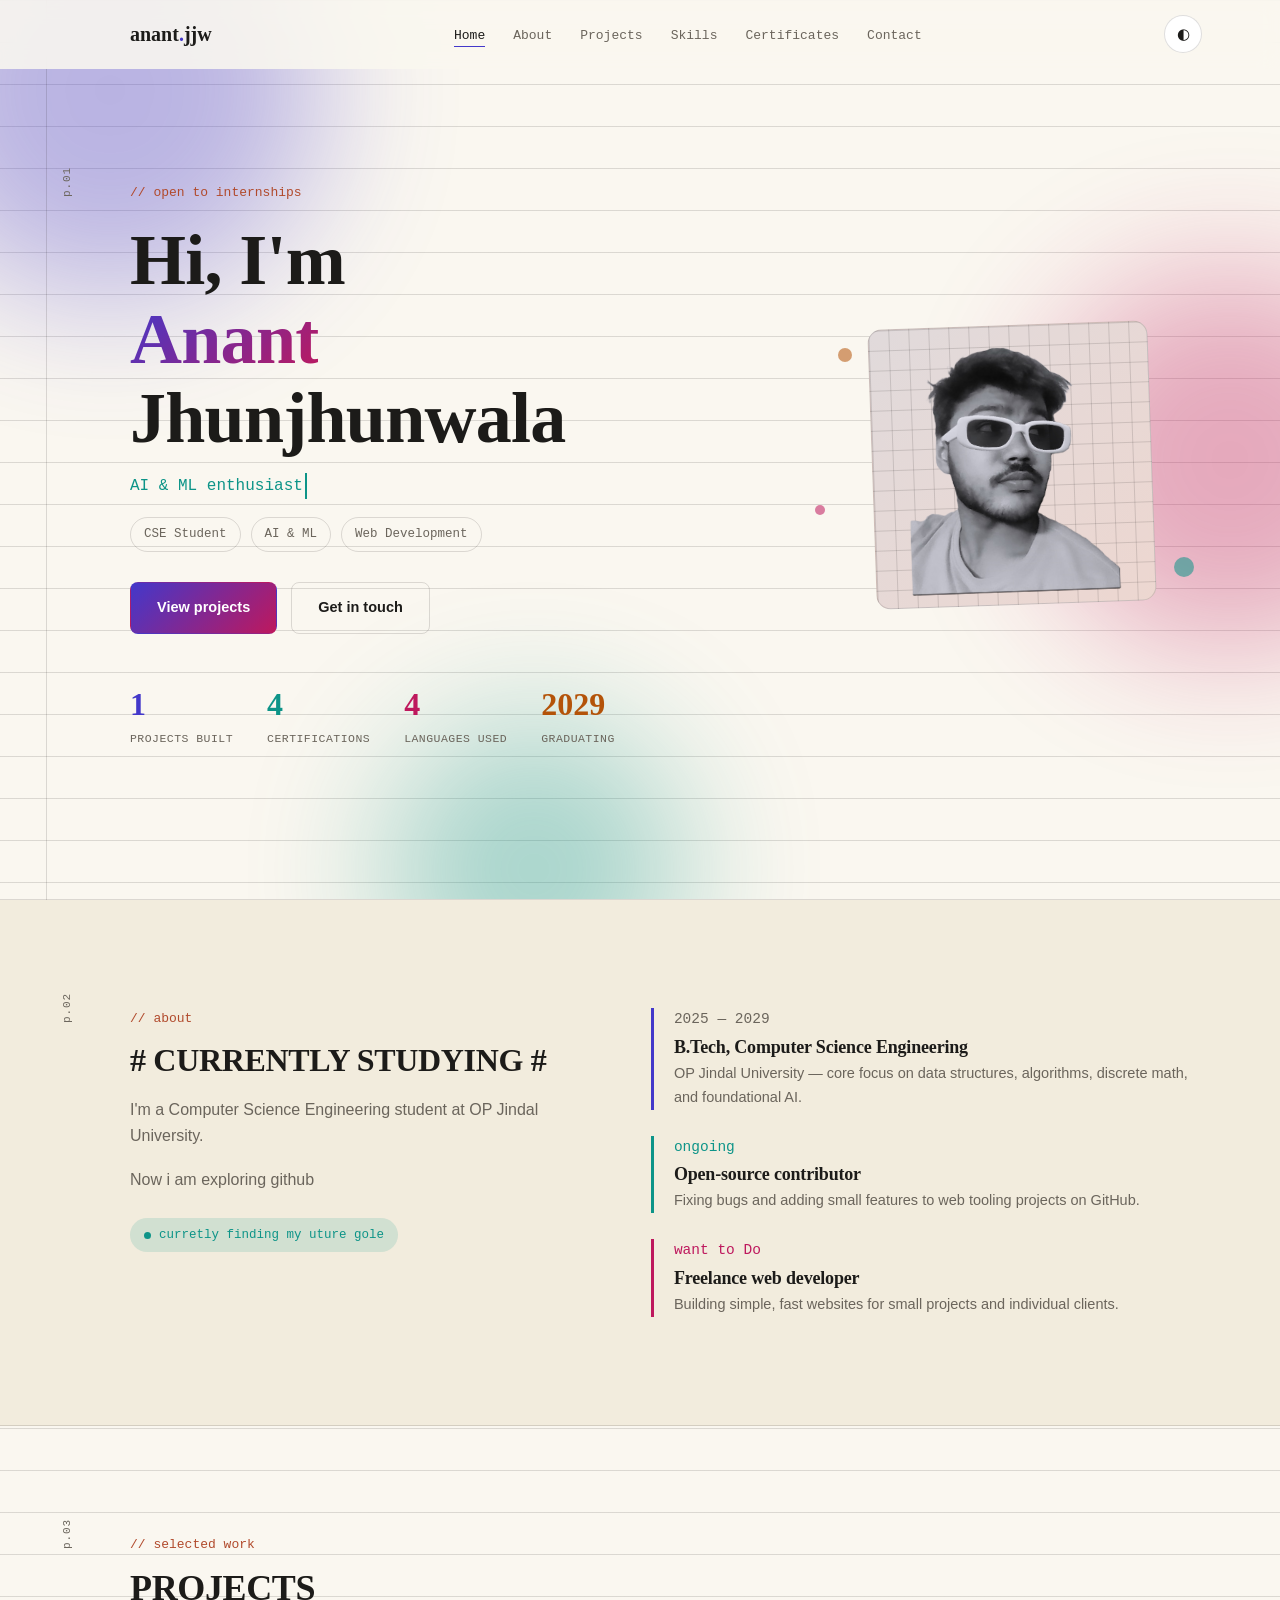
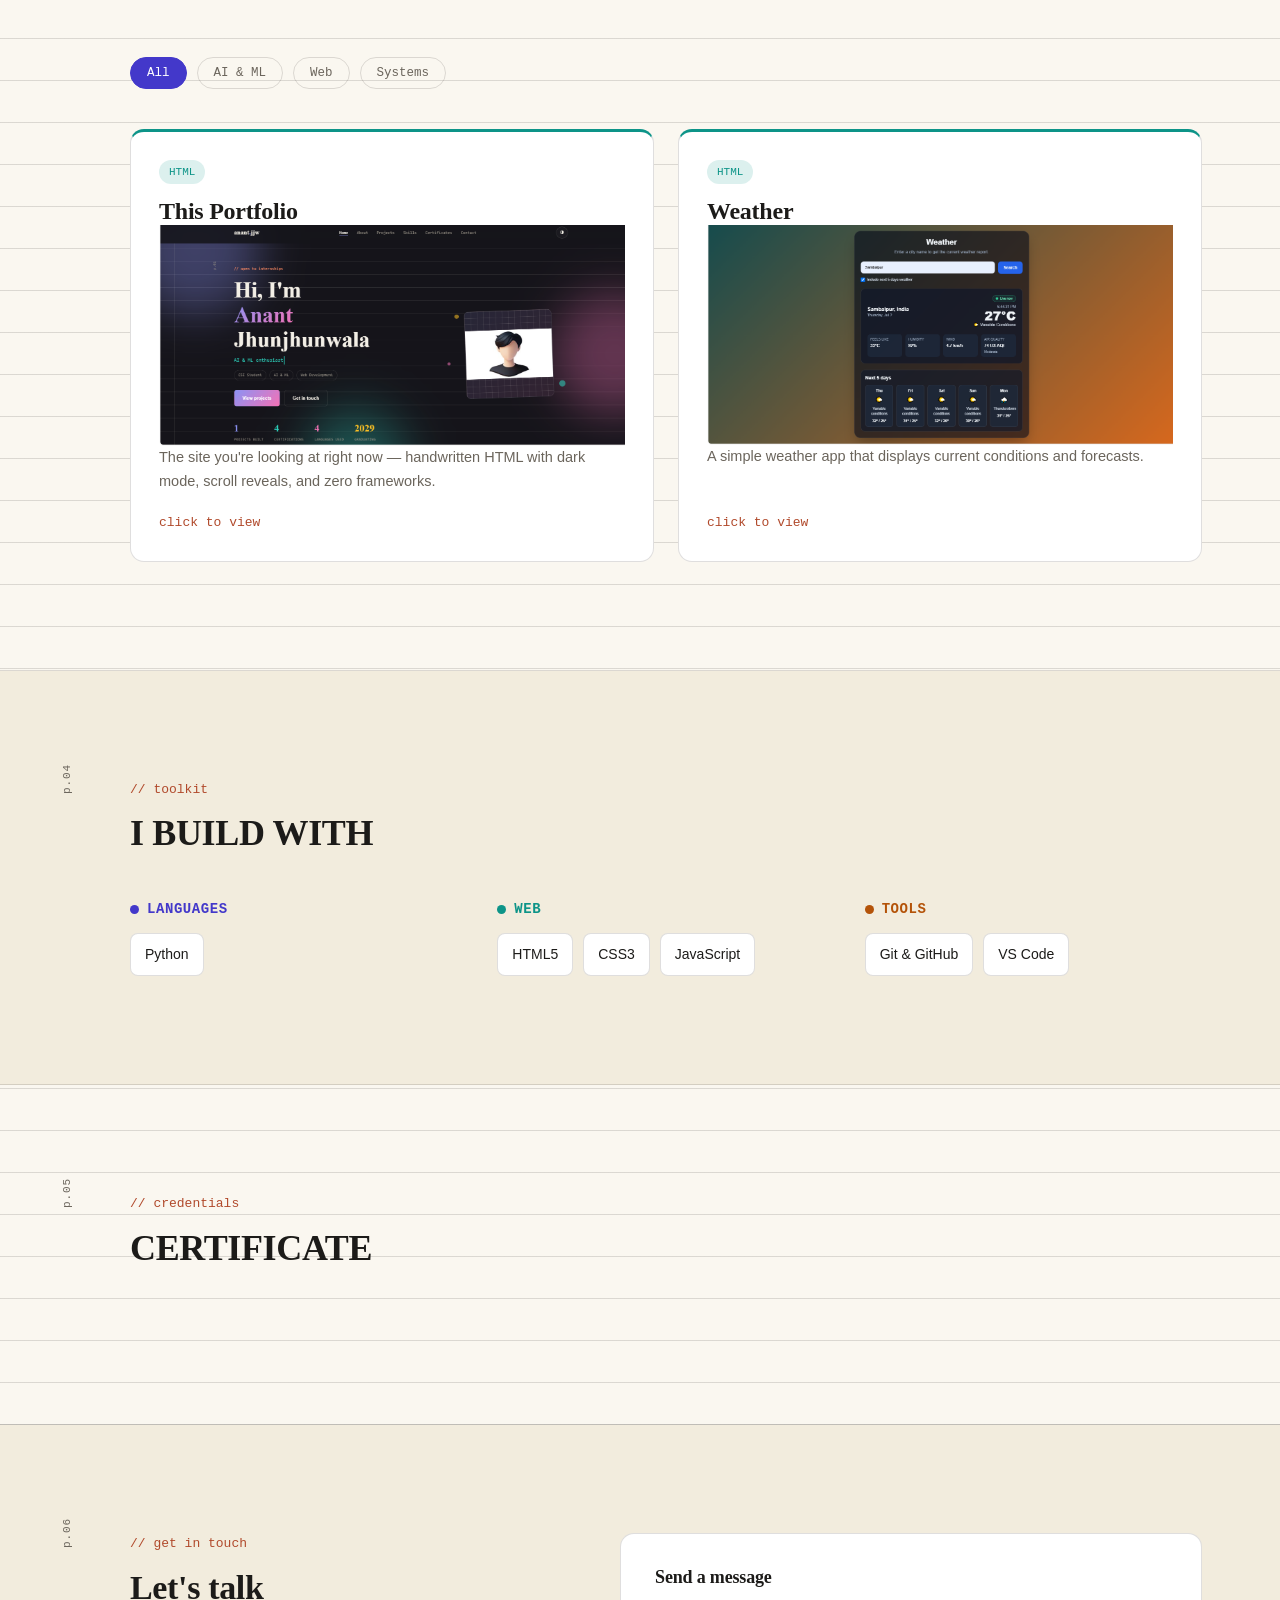
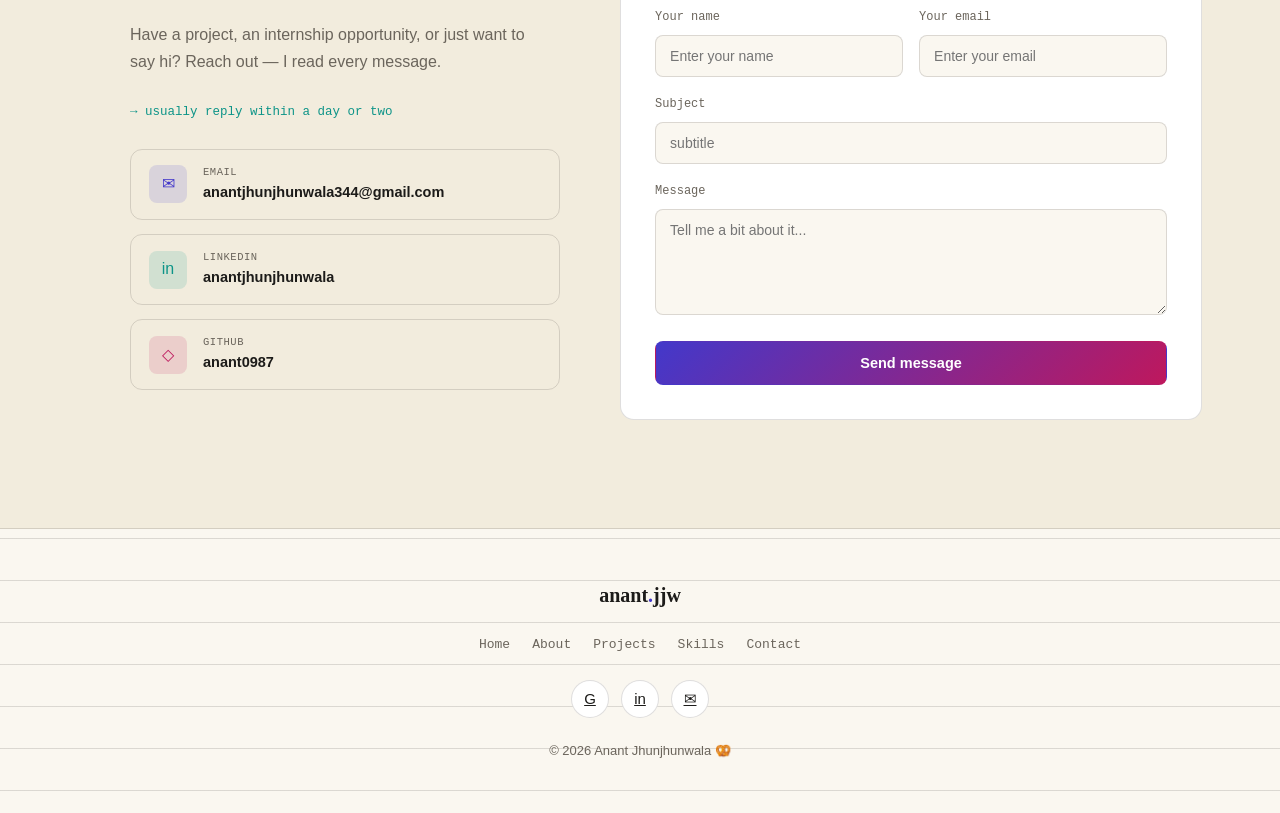
==== index.html @ da2e6b8c "capital heading" ====
<!DOCTYPE html>
<html lang="en">
<head>
<meta charset="UTF-8">
<meta name="viewport" content="width=device-width, initial-scale=1.0">
<title>Anant Jhunjhunwala — CSE Student</title>
<meta name="description" content="Portfolio of Anant Jhunjhunwala, a Computer Science Engineering student.">
<link rel="stylesheet" href="style.css">
</head>
<body>

<div id="scrollBar"></div>
<div class="margin-rule" aria-hidden="true"></div>
<div class="toast" id="toast"></div>

<nav class="dot-nav" id="dotNav">
  <a href="#home" data-id="home"><span>Home</span></a>
  <a href="#about" data-id="about"><span>About</span></a>
  <a href="#projects" data-id="projects"><span>Projects</span></a>
  <a href="#skills" data-id="skills"><span>Skills</span></a>
  <a href="#certificates" data-id="certificates"><span>Certificates</span></a>
  <a href="#contact" data-id="contact"><span>Contact</span></a>
</nav>

<header id="siteHeader">
  <div class="wrap">
    <nav>
      <a href="#home" class="logo">anant<span>.</span>jjw</a>
      <ul class="nav-links" id="navLinks">
        <li><a href="#home" class="active">Home</a></li>
        <li><a href="#about">About</a></li>
        <li><a href="#projects">Projects</a></li>
        <li><a href="#skills">Skills</a></li>
        <li><a href="#certificates">Certificates</a></li>
        <li><a href="#contact">Contact</a></li>
      </ul>
      <div class="nav-right">
        <button class="icon-btn" id="themeToggle" title="Toggle dark mode" aria-label="Toggle dark mode">◐</button>
        <button class="icon-btn menu-toggle" id="menuToggle" title="Menu" aria-label="Open menu">☰</button>
      </div>
    </nav>
  </div>
</header>

<section class="hero" id="home">
  <div class="hero-blob blob-a"></div>
  <div class="hero-blob blob-b"></div>
  <div class="hero-blob blob-c"></div>
  <div class="wrap">
    <span class="page-num mono">p.01</span>
    <div class="hero-grid">
      <div class="reveal in">
        <span class="eyebrow mono">// open to internships</span>
        <h1>Hi, I'm<br><em>Anant</em> Jhunjhunwala</h1>
        <span class="typewriter mono" id="typewriter"></span>
        <div class="tag-row">
          <span class="tag">CSE Student</span>
          <span class="tag">AI &amp; ML</span>
          <span class="tag">Web Development</span>
        </div>
        <div class="btn-row">
          <a href="#projects" class="btn btn-primary">View projects</a>
          <a href="#contact" class="btn btn-ghost">Get in touch</a>
        </div>
        <div class="stats-strip">
          <div class="stat"><div class="num" data-count="1">0</div><div class="label">Projects built</div></div>
          <div class="stat"><div class="num c2" data-count="4">0</div><div class="label">Certifications</div></div>
          <div class="stat"><div class="num c3" data-count="4">0</div><div class="label">Languages used</div></div>
          <div class="stat"><div class="num c4" data-count="2029">0</div><div class="label">Graduating</div></div>
        </div>
      </div>
      <div class="avatar-wrap reveal in">
        <div class="dot-deco dd1"></div>
        <div class="dot-deco dd2"></div>
        <div class="dot-deco dd3"></div>
        <div class="avatar"><img src="myphoto.png" alt="Anant Jhunjhunwala"></div>
      </div>
    </div>
  </div>
</section>

<section id="about">
  <div class="wrap">
    <span class="page-num mono">p.02</span>
    <div class="about-grid">
      <div class="about-text reveal">
        <span class="eyebrow mono">// about</span>
        <h2 style="font-size:32px; margin-bottom:18px;"># CURRENTLY STUDYING #</h2>
        <p>I'm a Computer Science Engineering student at OP Jindal University.</p>
        <p>Now i am exploring github</p>
        <span class="now-badge">curretly finding my uture gole</span>
      </div>
      <div class="entry-list reveal">
        <div class="entry">
          <p class="entry-period mono">2025 — 2029</p>
          <h4>B.Tech, Computer Science Engineering</h4>
          <p>OP Jindal University — core focus on data structures, algorithms, discrete math, and foundational AI.</p>
        </div>
        <div class="entry">
          <p class="entry-period mono">ongoing</p>
          <h4>Open-source contributor</h4>
          <p>Fixing bugs and adding small features to web tooling projects on GitHub.</p>
        </div>
        <div class="entry">
          <p class="entry-period mono">want to Do</p>
          <h4>Freelance web developer</h4>
          <p>Building simple, fast websites for small projects and individual clients.</p>
        </div>
      </div>
    </div>
  </div>
</section>

<section id="projects">
  <div class="wrap">
    <span class="page-num mono">p.03</span>
    <div class="section-head reveal">
      <span class="eyebrow mono">// selected work</span>
      <h2>PROJECTS</h2>
    </div>

    <div class="filter-row reveal">
      <button class="filter-btn active" data-filter="all">All</button>
      <button class="filter-btn" data-filter="ai">AI &amp; ML</button>
      <button class="filter-btn" data-filter="web">Web</button>
      <button class="filter-btn" data-filter="systems">Systems</button>
    </div>

    <div class="project-grid" id="projectGrid">

      <div class="card reveal tilt" data-category="web">
        <div class="card-tags"><span class="card-tag">HTML</span></div>
        <h2>This Portfolio</h2>
        <img src="preview.png" alt="Portfolio screenshot" class="card-img">
        <p>The site you're looking at right now — handwritten HTML with dark mode, scroll reveals, and zero frameworks.</p>
        <a href="https://anant0987.github.io/portfolio/ " target="_blank" class="card-link">click to view </a>
      </div>
      <div class="card reveal tilt" data-category="web">
        <div class="card-tags"><span class="card-tag">HTML</span></div>
        <h2>Weather</h2>
        <img src="Weather.png" alt="Weather app screenshot" class="card-img">
        <p>A simple weather app that displays current conditions and forecasts.</p>
        <a href="https://anant0987.github.io/weather/ " target="_blank" class="card-link">click to view</a>
      </div>

    </div>
  </div>
</section>

<section id="skills">
  <div class="wrap">
    <span class="page-num mono">p.04</span>
    <div class="section-head reveal">
      <span class="eyebrow mono">// toolkit</span>
      <h2>I BUILD WITH</h2>
    </div>

    <div class="skills-grid reveal">
      <div class="skill-group c1">
        <h4>Languages</h4>
        <div class="pill-list">
          <span class="pill" data-tip="Daily driver">Python</span>
        </div>
      </div>
      <div class="skill-group c2">
        <h4>Web</h4>
        <div class="pill-list">
          <span class="pill" data-tip="Semantic markup">HTML5</span>
          <span class="pill" data-tip="Styling &amp; layout">CSS3</span>
          <span class="pill" data-tip="Dynamic behavior">JavaScript</span>
        </div>
      </div>
      <div class="skill-group c4">
        <h4>Tools</h4>
        <div class="pill-list">
          <span class="pill" data-tip="Branching, PRs, merges">Git &amp; GitHub</span>
          <span class="pill" data-tip="Where the code happens">VS Code</span>
        </div>
      </div>
    </div>
  </div>
</section>

<section id="certificates">
  <div class="wrap">
    <span class="page-num mono">p.05</span>
    <div class="section-head reveal">
      <span class="eyebrow mono">// credentials</span>
      <h2>CERTIFICATE </h2>
    </div>
  </div>
</section>

<section id="contact">
  <div class="wrap">
    <span class="page-num mono">p.06</span>
    <div class="contact-grid">
      <div class="reveal">
        <span class="eyebrow mono">// get in touch</span>
        <h2>Let's talk</h2>
        <p>Have a project, an internship opportunity, or just want to say hi? Reach out — I read every message.</p>
        <span class="reply-note">→ usually reply within a day or two</span>
        <div class="contact-list">
          <a href="mailto:anantjhunjhunwala344@gmail.com" class="contact-pill">
            <div class="pill-icon">✉</div>
            <div class="pill-text"><p>Email</p><p>anantjhunjhunwala344@gmail.com</p></div>
          </a>
          <a href="https://linkedin.com/in/anantjhunjhunwala" target="_blank" class="contact-pill">
            <div class="pill-icon">in</div>
            <div class="pill-text"><p>LinkedIn</p><p>anantjhunjhunwala</p></div>
          </a>
          <a href="https://github.com/anant0987" target="_blank" class="contact-pill">
            <div class="pill-icon">◇</div>
            <div class="pill-text"><p>GitHub</p><p>anant0987</p></div>
          </a>
        </div>
      </div>

      <div class="form-card reveal">
        <h4 style="margin-bottom:20px; font-size:18px;">Send a message</h4>
        <form action="https://formspree.io/f/mvzjbgaj" method="POST">
          <div class="form-row">
            <div class="field"><label for="fName">Your name</label><input id="fName" name="name" required placeholder="Enter your name"></div>
            <div class="field"><label for="fEmail">Your email</label><input id="fEmail" name="email" type="email" required placeholder="Enter your email"></div>
          </div>
          <div class="field"><label for="fSubject">Subject</label><input id="fSubject" name="subject" required placeholder="subtitle"></div>
          <div class="field"><label for="fBody">Message</label><textarea id="fBody" name="message" rows="5" required placeholder="Tell me a bit about it..."></textarea></div>
          <button type="submit" class="btn btn-primary" style="width:100%; justify-content:center;">Send message</button>
        </form>
      </div>
    </div>
  </div>
</section>

<footer>
  <div class="wrap" style="padding-left:28px;">
    <a href="#home" class="logo">anant<span>.</span>jjw</a>
    <ul class="footer-links">
      <li><a href="#home">Home</a></li>
      <li><a href="#about">About</a></li>
      <li><a href="#projects">Projects</a></li>
      <li><a href="#skills">Skills</a></li>
      <li><a href="#contact">Contact</a></li>
    </ul>
    <div class="footer-socials">
      <a href="https://github.com/anant0987" target="_blank" class="icon-btn" title="GitHub">G</a>
      <a href="https://linkedin.com/in/anantjhunjhunwala" target="_blank" class="icon-btn" title="LinkedIn">in</a>
      <a href="mailto:anantjhunjhunwala344@gmail.com" class="icon-btn" title="Email">✉</a>
    </div>
    <p class="footer-note">© 2026 Anant Jhunjhunwala 🥨</p>
  </div>
</footer>

<button id="backToTop" aria-label="Back to top">⬆</button>

<script src="script.js"></script>
</body>
</html>
---- style.css ----
:root{
  --bg: #FAF7F0;
  --bg-alt: #F2ECDD;
  --ink: #1C1B19;
  --ink-soft: #6B655C;
  --accent: #4338CA;
  --accent-soft: color-mix(in srgb, var(--accent) 14%, transparent);
  --accent-2: #0D9488;
  --accent-2-soft: color-mix(in srgb, var(--accent-2) 14%, transparent);
  --accent-3: #BE185D;
  --accent-3-soft: color-mix(in srgb, var(--accent-3) 14%, transparent);
  --accent-4: #B45309;
  --accent-4-soft: color-mix(in srgb, var(--accent-4) 14%, transparent);
  --mark: #B14A2C;
  --line: rgba(28,27,25,0.14);
  --card: #FFFFFF;
  --radius: 14px;
  --maxw: 1180px;
}

[data-theme="dark"]{
  --bg: #15141A;
  --bg-alt: #1C1A22;
  --ink: #F3EFE6;
  --ink-soft: #9C968A;
  --accent: #8C93F5;
  --accent-2: #2DD4BF;
  --accent-3: #F472B6;
  --accent-4: #FBBF24;
  --mark: #FF8A63;
  --line: rgba(243,239,230,0.14);
  --card: #1B1A20;
}

*{ margin:0; padding:0; box-sizing:border-box; }
html{ scroll-behavior:smooth; }

body{
  background:
    linear-gradient(var(--line) 1px, transparent 1px) 0 0 / 100% 42px,
    var(--bg);
  color:var(--ink);
  font-family:'IBM Plex Sans', sans-serif;
  line-height:1.65;
  transition:background-color .35s, color .35s;
  overflow-x:hidden;
}

::selection{ background:var(--accent); color:#fff; }

h1,h2,h3,h4{ font-family:'Fraunces', serif; font-weight:600; letter-spacing:-0.01em; line-height:1.1; }
.mono{ font-family:'IBM Plex Mono', monospace; }
a{ color:inherit; }
img{ max-width:100%; display:block; }

.wrap{ max-width:var(--maxw); margin:0 auto; padding:0 28px 0 80px; position:relative; }

#scrollBar{
  position:fixed; top:0; left:0; height:3px; width:0%;
  background:linear-gradient(90deg, var(--accent-3), var(--accent), var(--accent-2));
  z-index:1200;
  transition:width .1s linear;
}

.margin-rule{ position:fixed; top:0; bottom:0; left:46px; width:1px; background:var(--line); z-index:5; pointer-events:none; }
.page-num{ position:absolute; left:8px; transform:translateY(-50%) rotate(180deg); writing-mode:vertical-rl; font-size:11px; letter-spacing:0.08em; color:var(--ink-soft); }

.dot-nav{ position:fixed; right:26px; top:50%; transform:translateY(-50%); display:flex; flex-direction:column; gap:16px; z-index:900; }
.dot-nav a{ width:9px; height:9px; border-radius:50%; background:var(--line); position:relative; transition:background .25s, transform .25s; display:block; }
.dot-nav a:hover, .dot-nav a.active{ background:var(--accent); transform:scale(1.3); }
.dot-nav a span{ position:absolute; right:20px; top:50%; transform:translateY(-50%); font-family:'IBM Plex Mono', monospace; font-size:11px; background:var(--ink); color:var(--bg); padding:4px 9px; border-radius:5px; white-space:nowrap; opacity:0; pointer-events:none; transition:opacity .2s; }
.dot-nav a:hover span{ opacity:1; }

@media (max-width:1100px){ .dot-nav{ display:none; } }
@media (max-width:860px){ 
  .margin-rule{ display:none; } 
  .wrap{ padding:0 22px; } 
  header .wrap{ padding:0 16px; }
  nav{ height:auto; }
}
@media (max-width:480px){
  header .wrap{ padding:0 12px; }
  .logo{ font-size:16px; }
  nav{ gap:8px; }
  .nav-right{ gap:8px; }
  .icon-btn{ width:34px; height:34px; font-size:13px; }
}

section:nth-of-type(even){ background:var(--bg-alt); }

header{ position:fixed; top:0; left:0; right:0; z-index:1000; background:color-mix(in srgb, var(--bg) 88%, transparent); backdrop-filter:blur(10px); border-bottom:1px solid transparent; transition:border-color .3s, background .3s; }
header.scrolled{ border-color:var(--line); }
nav{ display:flex; align-items:center; justify-content:space-between; height:68px; }
.logo{ font-family:'Fraunces', serif; font-weight:600; font-size:20px; text-decoration:none; color:var(--ink); white-space:nowrap; }
.logo span{ color:var(--accent); }
.nav-links{ display:flex; gap:28px; list-style:none; }
.nav-links a{ font-family:'IBM Plex Mono', monospace; font-size:13px; text-decoration:none; color:var(--ink-soft); position:relative; padding:4px 0; transition:color .2s; }
.nav-links a::after{ content:''; position:absolute; left:0; bottom:0; width:0; height:1px; background:var(--accent); transition:width .25s; }
.nav-links a:hover, .nav-links a.active{ color:var(--ink); }
.nav-links a:hover::after, .nav-links a.active::after{ width:100%; }
.nav-right{ display:flex; align-items:center; gap:14px; }
.icon-btn{ width:38px; height:38px; border-radius:50%; border:1px solid var(--line); background:var(--card); color:var(--ink); display:flex; align-items:center; justify-content:center; cursor:pointer; font-size:15px; transition:transform .2s, border-color .2s; }
.icon-btn:hover{ border-color:var(--accent); transform:translateY(-2px); }
.menu-toggle{ display:none; z-index:1001; }

@media (max-width:860px){
  .nav-links{ display:none; position:fixed; top:68px; left:0; right:0; flex-direction:column; background:var(--bg); border-bottom:1px solid var(--line); padding:18px 22px; gap:18px; z-index:999; width:100%; max-height:calc(100vh - 68px); overflow-y:auto; }
  .nav-links.open{ display:flex; }
  .menu-toggle{ display:flex; }
  .nav-links a{ font-size:14px; padding:8px 0; }
}

.btn{ display:inline-flex; align-items:center; gap:8px; padding:13px 26px; border-radius:8px; font-weight:600; font-size:14.5px; text-decoration:none; cursor:pointer; border:1px solid transparent; transition:transform .2s, box-shadow .2s, background .2s; }
.btn-primary{ background:linear-gradient(135deg, var(--accent), var(--accent-3)); color:#fff; }
.btn-primary:hover{ transform:translateY(-2px); box-shadow:0 10px 24px var(--accent-soft); }
.btn-ghost{ border-color:var(--line); color:var(--ink); background:transparent; }
.btn-ghost:hover{ border-color:var(--accent); transform:translateY(-2px); }

.eyebrow{ font-family:'IBM Plex Mono', monospace; font-size:13px; color:var(--mark); margin-bottom:14px; display:block; }
section{ padding:108px 0; border-bottom:1px solid var(--line); position:relative; overflow:hidden; }
.section-head{ max-width:560px; margin-bottom:48px; }
.section-head h2{ font-size:36px; }

.hero{ min-height:100vh; display:flex; align-items:center; padding-top:140px; border-bottom:1px solid var(--line); }
.hero-blob{ position:absolute; border-radius:50%; filter:blur(70px); opacity:.35; z-index:0; animation:drift 18s ease-in-out infinite; }
.blob-a{ width:420px; height:420px; background:var(--accent); top:-120px; left:-100px; }
.blob-b{ width:380px; height:380px; background:var(--accent-3); top:30%; right:-140px; animation-delay:-6s; }
.blob-c{ width:300px; height:300px; background:var(--accent-2); bottom:-120px; left:30%; animation-delay:-11s; }
@keyframes drift{ 0%,100%{ transform:translate(0,0) scale(1); } 50%{ transform:translate(30px,-20px) scale(1.08); } }

.hero-grid{ display:grid; grid-template-columns:1.25fr 0.75fr; gap:60px; align-items:center; position:relative; z-index:2; }
.hero h1{ font-size:clamp(44px, 6vw, 72px); margin:18px 0 14px; }
.hero h1 em{ font-style:normal; background:linear-gradient(135deg, var(--accent), var(--accent-3)); -webkit-background-clip:text; -webkit-text-fill-color:transparent; }
.typewriter{ font-family:'IBM Plex Mono', monospace; font-size:16px; color:var(--accent-2); margin-bottom:18px; min-height:22px; display:block; }
.typewriter .cursor{ display:inline-block; width:2px; background:var(--accent-2); margin-left:2px; animation:blink 1s step-end infinite; }
@keyframes blink{ 50%{ opacity:0; } }
.hero-sub{ font-size:18px; color:var(--ink-soft); max-width:480px; margin-bottom:28px; }
.tag-row{ display:flex; gap:10px; flex-wrap:wrap; margin-bottom:30px; }
.tag{ font-family:'IBM Plex Mono', monospace; font-size:12.5px; border:1px solid var(--line); padding:6px 13px; border-radius:30px; color:var(--ink-soft); }
.btn-row{ display:flex; gap:14px; flex-wrap:wrap; margin-bottom:44px; }

.stats-strip{ display:flex; gap:34px; flex-wrap:wrap; }
.stat .num{ font-family:'Fraunces', serif; font-size:32px; font-weight:700; color:var(--accent); }
.stat .num.c2{ color:var(--accent-2); }
.stat .num.c3{ color:var(--accent-3); }
.stat .num.c4{ color:var(--accent-4); }
.stat .label{ font-family:'IBM Plex Mono', monospace; font-size:11.5px; color:var(--ink-soft); text-transform:uppercase; letter-spacing:.04em; }

.avatar-wrap{ display:flex; justify-content:center; position:relative; z-index:2; }
.avatar{
  width:280px; height:280px; border-radius:14px; border:1px solid var(--line);
  background:
    linear-gradient(var(--line) 1px, transparent 1px) 0 0/ 100% 20px,
    linear-gradient(90deg, var(--line) 1px, transparent 1px) 0 0/ 20px 100%,
    linear-gradient(135deg, color-mix(in srgb, var(--accent) 10%, var(--bg-alt)), color-mix(in srgb, var(--accent-3) 10%, var(--bg-alt)));
  display:flex; align-items:center; justify-content:center;
  transform:rotate(-2deg); transition:transform .3s ease;
}
.avatar:hover{ transform:rotate(0deg) translateY(-4px); }
.avatar span{ font-family:'Fraunces', serif; font-size:84px; font-weight:600; background:linear-gradient(135deg, var(--accent), var(--accent-3)); -webkit-background-clip:text; -webkit-text-fill-color:transparent; }
.dot-deco{ position:absolute; border-radius:50%; opacity:.55; animation:floatY 5s ease-in-out infinite; }
.dd1{ width:14px; height:14px; background:var(--accent-4); top:8%; left:4%; }
.dd2{ width:20px; height:20px; background:var(--accent-2); bottom:10%; right:2%; animation-delay:-2s; }
.dd3{ width:10px; height:10px; background:var(--accent-3); top:64%; left:-2%; animation-delay:-1s; }
@keyframes floatY{ 0%,100%{ transform:translateY(0); } 50%{ transform:translateY(-12px); } }

@media (max-width:980px){
  .hero-grid{ grid-template-columns:1fr; text-align:center; }
  .hero-sub{ margin-left:auto; margin-right:auto; }
  .tag-row, .btn-row, .stats-strip{ justify-content:center; }
  .avatar-wrap{ order:-1; margin-bottom:10px; }
}

.about-grid{ display:grid; grid-template-columns:0.9fr 1.1fr; gap:70px; position:relative; z-index:2; }
.about-text p{ color:var(--ink-soft); margin-bottom:18px; max-width:480px; }
.now-badge{ display:inline-flex; align-items:center; gap:8px; font-family:'IBM Plex Mono', monospace; font-size:12.5px; color:var(--accent-2); background:var(--accent-2-soft); padding:7px 14px; border-radius:30px; margin-top:6px; }
.now-badge::before{ content:''; width:7px; height:7px; border-radius:50%; background:var(--accent-2); animation:pulseDot 1.6s infinite; }
@keyframes pulseDot{ 0%,100%{ opacity:1; transform:scale(1); } 50%{ opacity:.4; transform:scale(1.3); } }

.entry-list{ display:flex; flex-direction:column; gap:26px; }
.entry{ border-left:3px solid var(--accent); padding-left:20px; }
.entry:nth-child(2){ border-left-color:var(--accent-2); }
.entry:nth-child(3){ border-left-color:var(--accent-3); }
.entry-period{ font-family:'IBM Plex Mono', monospace; font-size:12.5px; color:var(--accent); margin-bottom:6px; }
.entry:nth-child(2) .entry-period{ color:var(--accent-2); }
.entry:nth-child(3) .entry-period{ color:var(--accent-3); }
.entry h4{ font-size:18px; margin-bottom:4px; }
.entry p{ color:var(--ink-soft); font-size:14.5px; }
@media (max-width:860px){ .about-grid{ grid-template-columns:1fr; gap:46px; } }

.filter-row{ display:flex; gap:10px; flex-wrap:wrap; margin-bottom:40px; position:relative; z-index:2; }
.filter-btn{ font-family:'IBM Plex Mono', monospace; font-size:12.5px; border:1px solid var(--line); background:transparent; color:var(--ink-soft); padding:8px 16px; border-radius:30px; cursor:pointer; transition:all .2s; }
.filter-btn:hover, .filter-btn.active{ background:var(--accent); border-color:var(--accent); color:#fff; }

.project-grid{ display:grid; grid-template-columns:repeat(auto-fit, minmax(300px,1fr)); gap:24px; position:relative; z-index:2; }
.card{ background:var(--card); border:1px solid var(--line); border-top:3px solid var(--accent); border-radius:var(--radius); padding:28px; transition:transform .15s ease, border-color .25s, box-shadow .25s; display:flex; flex-direction:column; will-change:transform; }
.card[data-category="ai"]{ border-top-color:var(--accent-3); }
.card[data-category="web"]{ border-top-color:var(--accent-2); }
.card[data-category="systems"]{ border-top-color:var(--accent-4); }
.card:hover{ box-shadow:0 18px 36px rgba(0,0,0,0.10); }

.card-tags{ display:flex; gap:7px; flex-wrap:wrap; margin-bottom:14px; }
.card-tag{ font-family:'IBM Plex Mono', monospace; font-size:11px; background:var(--accent-soft); color:var(--accent); padding:3px 10px; border-radius:30px; }
.card[data-category="ai"] .card-tag{ background:var(--accent-3-soft); color:var(--accent-3); }
.card[data-category="web"] .card-tag{ background:var(--accent-2-soft); color:var(--accent-2); }
.card[data-category="systems"] .card-tag{ background:var(--accent-4-soft); color:var(--accent-4); }

.card h4{ font-size:19px; margin-bottom:10px; }
.card p{ color:var(--ink-soft); font-size:14.5px; flex:1; margin-bottom:18px; }
.card-link{ font-family:'IBM Plex Mono', monospace; font-size:13px; color:var(--mark); text-decoration:none; display:inline-flex; align-items:center; gap:6px; }
.card-link:hover{ color:var(--accent); }

.skills-intro{ max-width:560px; color:var(--ink-soft); margin-bottom:40px; position:relative; z-index:2; }
.skills-grid{ display:grid; grid-template-columns:repeat(auto-fit, minmax(240px,1fr)); gap:30px; position:relative; z-index:2; }
.skill-group h4{ font-size:14px; font-family:'IBM Plex Mono', monospace; margin-bottom:16px; text-transform:uppercase; letter-spacing:0.04em; display:flex; align-items:center; gap:8px; }
.skill-group h4::before{ content:''; width:9px; height:9px; border-radius:50%; }
.skill-group.c1 h4{ color:var(--accent); } .skill-group.c1 h4::before{ background:var(--accent); }
.skill-group.c2 h4{ color:var(--accent-2); } .skill-group.c2 h4::before{ background:var(--accent-2); }
.skill-group.c3 h4{ color:var(--accent-3); } .skill-group.c3 h4::before{ background:var(--accent-3); }
.skill-group.c4 h4{ color:var(--accent-4); } .skill-group.c4 h4::before{ background:var(--accent-4); }
.pill-list{ display:flex; flex-wrap:wrap; gap:10px; }
.pill{ position:relative; border:1px solid var(--line); border-radius:8px; padding:9px 14px; font-size:14px; background:var(--card); cursor:default; }
.pill::after{
  content:attr(data-tip); position:absolute; bottom:calc(100% + 8px); left:50%; transform:translateX(-50%) translateY(4px);
  background:var(--ink); color:var(--bg); font-family:'IBM Plex Mono', monospace; font-size:11px; padding:6px 10px; border-radius:6px;
  white-space:nowrap; opacity:0; pointer-events:none; transition:opacity .2s, transform .2s; z-index:5;
}
.pill:hover::after{ opacity:1; transform:translateX(-50%) translateY(0); }

.cert-grid{ display:grid; grid-template-columns:repeat(auto-fit, minmax(260px,1fr)); gap:20px; position:relative; z-index:2; }
.cert-card{ display:flex; gap:16px; align-items:flex-start; border-top:3px solid var(--accent); }
.cert-card:nth-child(2){ border-top-color:var(--accent-2); }
.cert-card:nth-child(3){ border-top-color:var(--accent-3); }
.cert-card:nth-child(4){ border-top-color:var(--accent-4); }
.cert-mark{ font-family:'Fraunces', serif; font-size:26px; color:var(--accent); flex-shrink:0; }
.cert-card:nth-child(2) .cert-mark{ color:var(--accent-2); }
.cert-card:nth-child(3) .cert-mark{ color:var(--accent-3); }
.cert-card:nth-child(4) .cert-mark{ color:var(--accent-4); }
.cert-card h4{ font-size:16px; margin-bottom:4px; }
.cert-card .issuer{ font-family:'IBM Plex Mono', monospace; font-size:11.5px; color:var(--ink-soft); margin-bottom:6px; }
.cert-card .desc{ font-size:13px; color:var(--ink-soft); }

.contact-grid{ display:grid; grid-template-columns:0.85fr 1.15fr; gap:60px; position:relative; z-index:2; }
.contact-grid h2{ font-size:34px; margin-bottom:16px; }
.contact-grid > div > p{ color:var(--ink-soft); margin-bottom:22px; max-width:420px; }
.reply-note{ font-family:'IBM Plex Mono', monospace; font-size:12.5px; color:var(--accent-2); margin-bottom:26px; display:inline-block; }

.contact-list{ display:flex; flex-direction:column; gap:14px; }
.contact-pill{ display:flex; align-items:center; gap:16px; border:1px solid var(--line); border-radius:12px; padding:14px 18px; text-decoration:none; color:inherit; transition:border-color .2s, transform .2s; }
.contact-pill:hover{ border-color:var(--accent); transform:translateX(4px); }
.pill-icon{ width:38px; height:38px; border-radius:8px; background:var(--accent-soft); color:var(--accent); display:flex; align-items:center; justify-content:center; flex-shrink:0; }
.contact-pill:nth-child(2) .pill-icon{ background:var(--accent-2-soft); color:var(--accent-2); }
.contact-pill:nth-child(3) .pill-icon{ background:var(--accent-3-soft); color:var(--accent-3); }
.pill-text p:first-child{ font-family:'IBM Plex Mono', monospace; font-size:10.5px; color:var(--ink-soft); text-transform:uppercase; letter-spacing:0.05em; }
.pill-text p:last-child{ font-size:14.5px; font-weight:600; }

.form-card{ background:var(--card); border:1px solid var(--line); border-radius:var(--radius); padding:34px; }
.form-row{ display:grid; grid-template-columns:1fr 1fr; gap:16px; }
.field{ margin-bottom:18px; }
.field label{ display:block; font-family:'IBM Plex Mono', monospace; font-size:12px; color:var(--ink-soft); margin-bottom:7px; }
.field input, .field textarea{ width:100%; background:var(--bg); border:1px solid var(--line); color:var(--ink); padding:12px 14px; border-radius:8px; font-family:'IBM Plex Sans', sans-serif; font-size:14px; }
.field input:focus, .field textarea:focus{ outline:none; border-color:var(--accent); box-shadow:0 0 0 3px var(--accent-soft); }
@media (max-width:900px){ .contact-grid{ grid-template-columns:1fr; } .form-row{ grid-template-columns:1fr; } }

footer{ padding:50px 0; text-align:center; position:relative; z-index:2; }
footer .logo{ display:inline-block; margin-bottom:18px; }
.footer-links{ display:flex; justify-content:center; gap:22px; list-style:none; margin-bottom:24px; flex-wrap:wrap; }
.footer-links a{ font-family:'IBM Plex Mono', monospace; font-size:13px; color:var(--ink-soft); text-decoration:none; }
.footer-links a:hover{ color:var(--accent); }
.footer-socials{ display:flex; justify-content:center; gap:12px; margin-bottom:22px; }
.footer-note{ font-size:13px; color:var(--ink-soft); }

#backToTop{
  position:fixed; bottom:26px; right:26px; width:44px; height:44px; border-radius:50%;
  background:var(--accent); color:#fff; border:none; cursor:pointer; font-size:16px;
  display:flex; align-items:center; justify-content:center; z-index:950;
  opacity:0; transform:translateY(12px); pointer-events:none;
  transition:opacity .25s, transform .25s, background .25s;
  box-shadow:0 10px 22px var(--accent-soft);
}
#backToTop.show{ opacity:1; transform:translateY(0); pointer-events:auto; }

.toast{ position:fixed; bottom:26px; left:50%; transform:translateX(-50%) translateY(120%); background:var(--ink); color:var(--bg); padding:13px 24px; border-radius:30px; font-size:13.5px; font-family:'IBM Plex Mono', monospace; z-index:1100; opacity:0; transition:transform .35s cubic-bezier(.2,.8,.2,1), opacity .35s; }
.toast.show{ transform:translateX(-50%) translateY(0); opacity:1; }

.reveal{ opacity:0; transform:translateY(18px); transition:opacity .6s ease, transform .6s ease; }
.reveal.in{ opacity:1; transform:translateY(0); }

@media (prefers-reduced-motion: reduce){ *{ transition:none !important; animation:none !important; } }
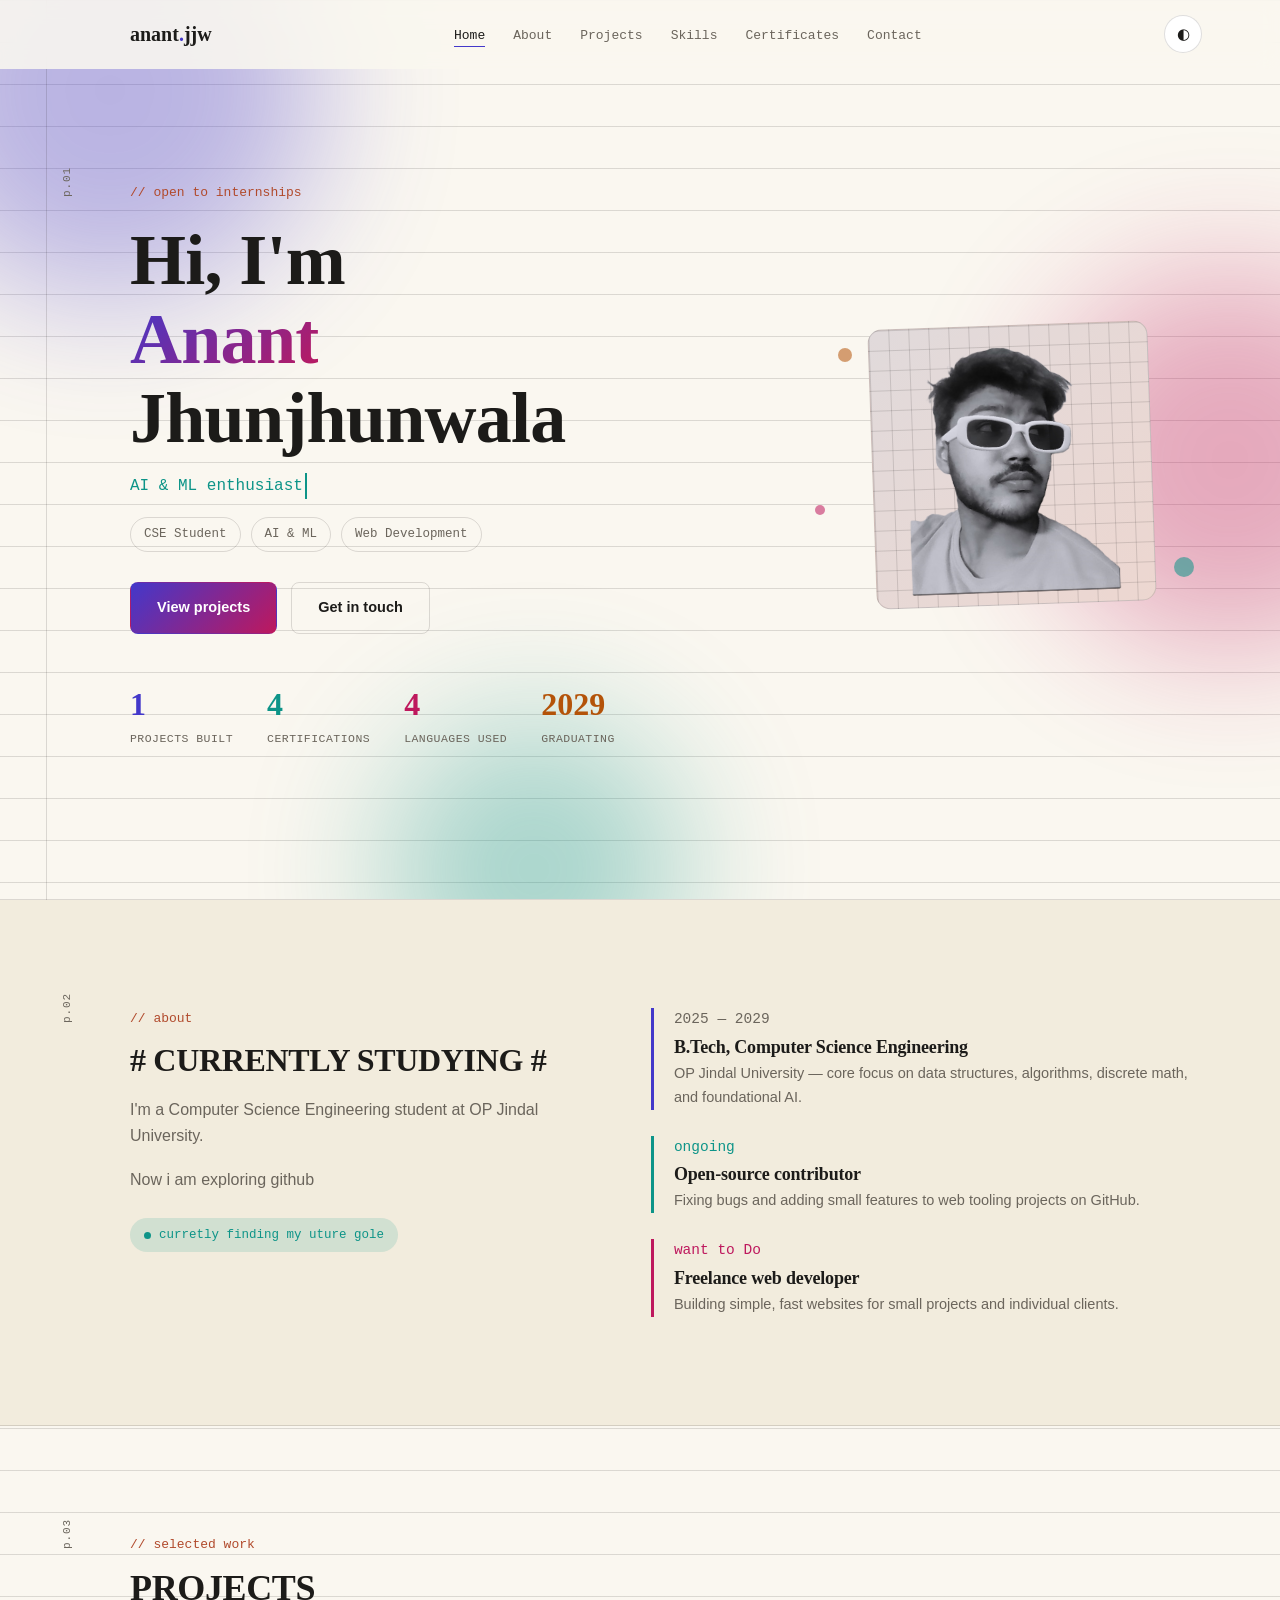
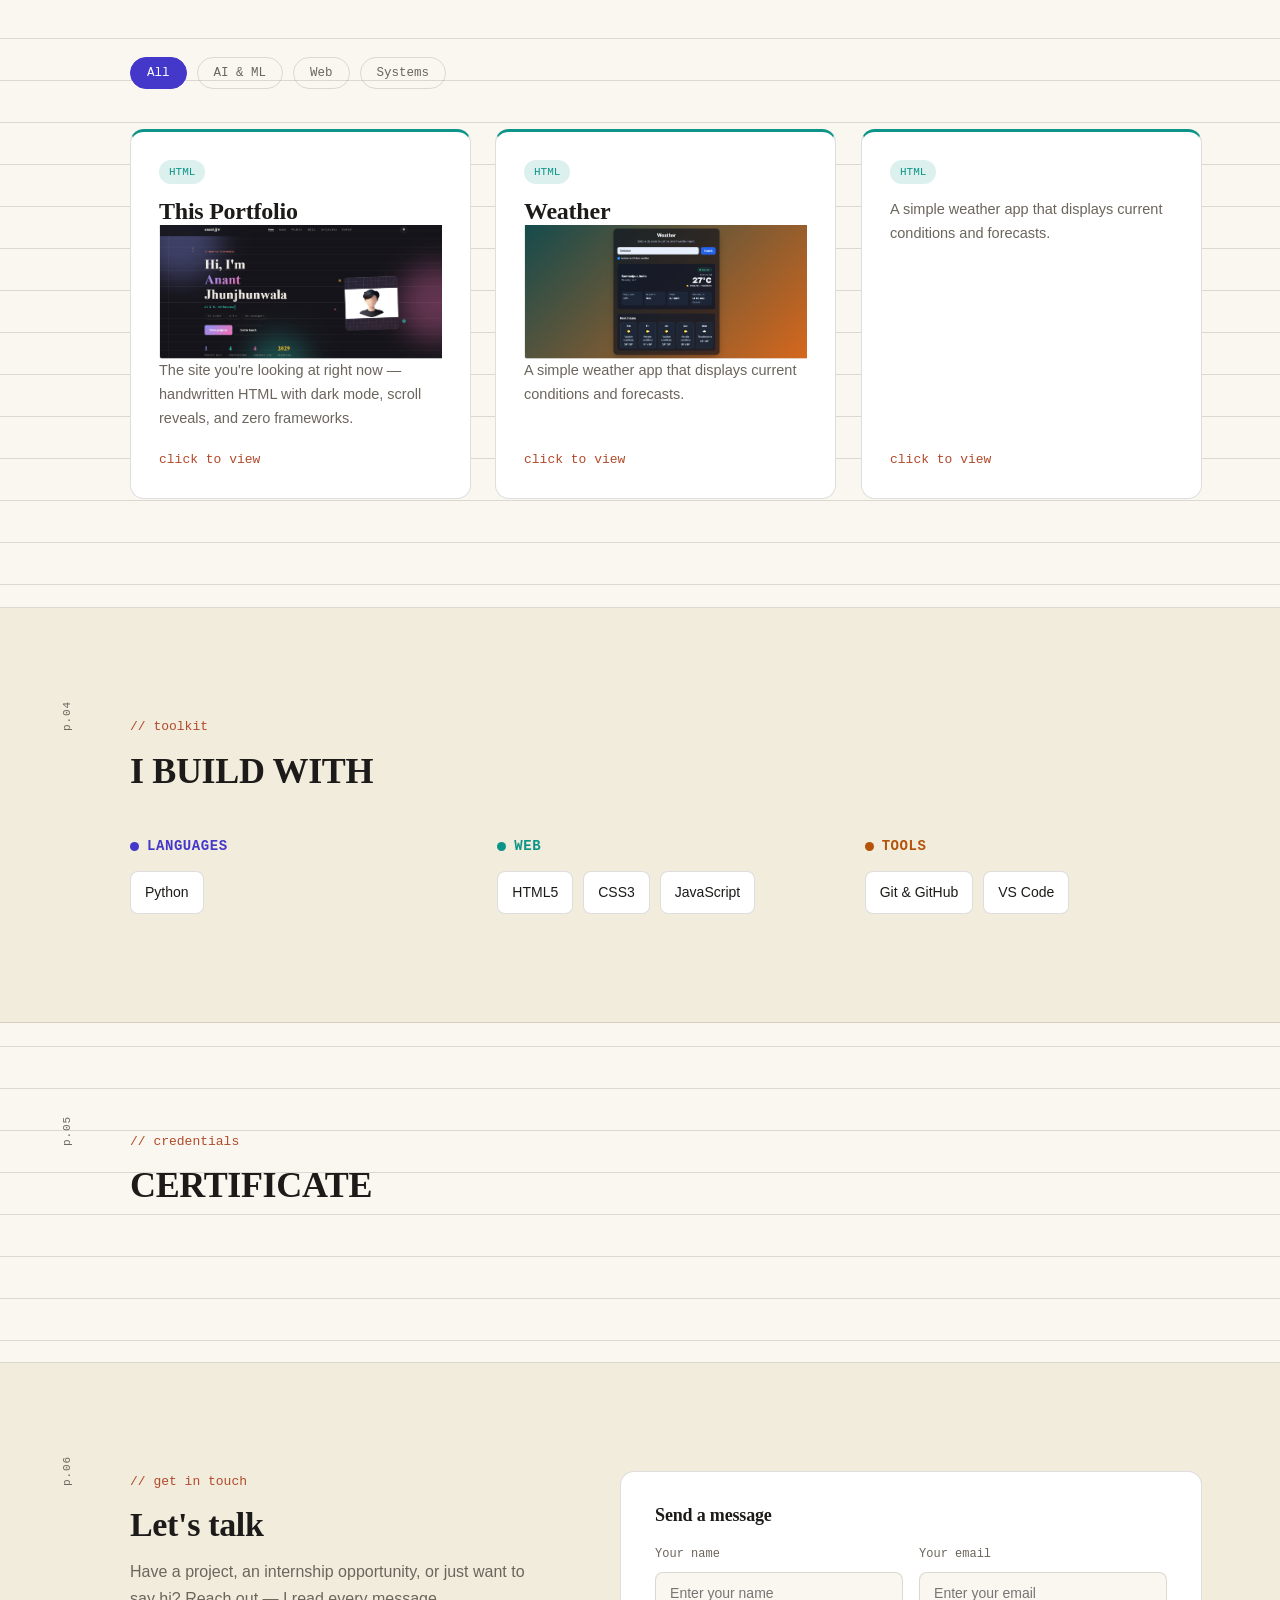
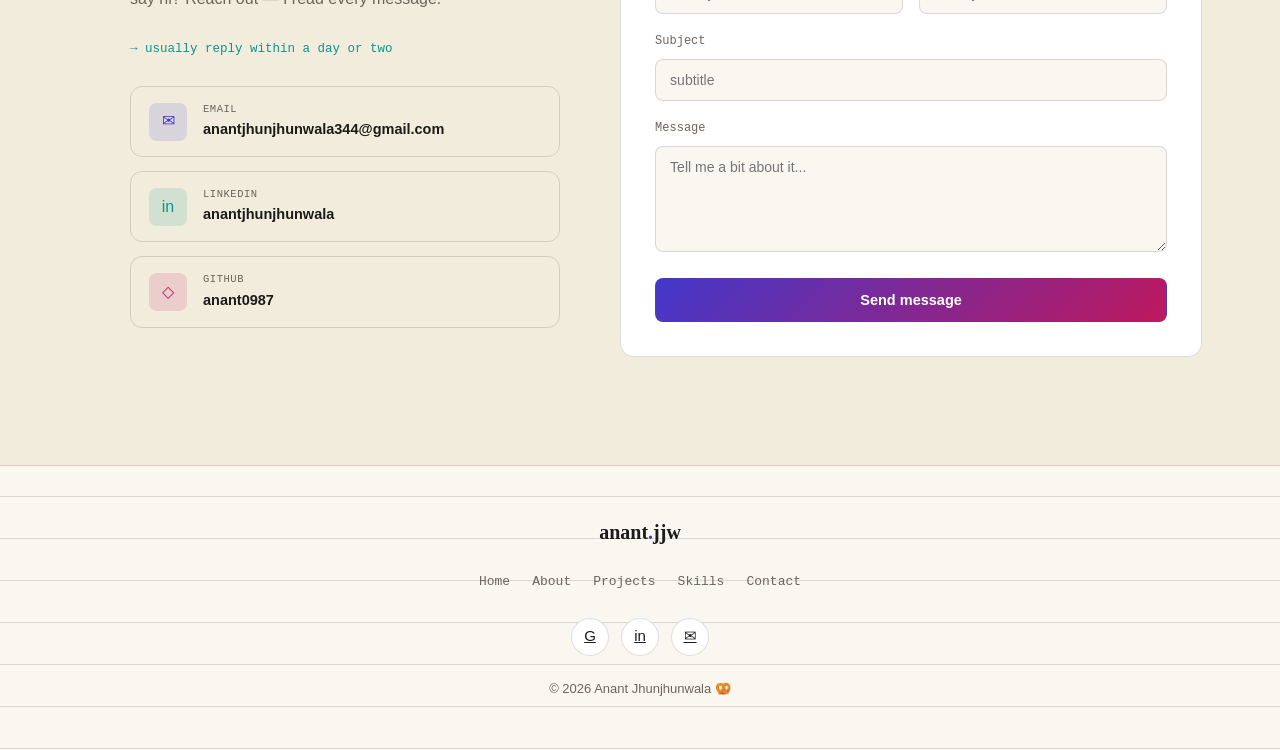
==== commit 09adc93f: "update" ====
--- a/index.html
+++ b/index.html
@@ -6,6 +6,7 @@
 <title>Anant Jhunjhunwala — CSE Student</title>
 <meta name="description" content="Portfolio of Anant Jhunjhunwala, a Computer Science Engineering student.">
 <link rel="stylesheet" href="style.css">
+<link rel="icon" href="image/favicon.png" type="image/png">
 </head>
 <body>
 
@@ -73,7 +74,7 @@
         <div class="dot-deco dd1"></div>
         <div class="dot-deco dd2"></div>
         <div class="dot-deco dd3"></div>
-        <div class="avatar"><img src="myphoto.png" alt="Anant Jhunjhunwala"></div>
+        <div class="avatar"><img src="image/myphoto.png" alt="Anant Jhunjhunwala"></div>
       </div>
     </div>
   </div>
@@ -131,16 +132,23 @@
       <div class="card reveal tilt" data-category="web">
         <div class="card-tags"><span class="card-tag">HTML</span></div>
         <h2>This Portfolio</h2>
-        <img src="preview.png" alt="Portfolio screenshot" class="card-img">
+        <img src="image/preview.png" alt="Portfolio screenshot" class="card-img">
         <p>The site you're looking at right now — handwritten HTML with dark mode, scroll reveals, and zero frameworks.</p>
         <a href="https://anant0987.github.io/portfolio/ " target="_blank" class="card-link">click to view </a>
       </div>
       <div class="card reveal tilt" data-category="web">
         <div class="card-tags"><span class="card-tag">HTML</span></div>
         <h2>Weather</h2>
-        <img src="Weather.png" alt="Weather app screenshot" class="card-img">
+        <img src="image/Weather.png" alt="Weather app screenshot" class="card-img">
         <p>A simple weather app that displays current conditions and forecasts.</p>
         <a href="https://anant0987.github.io/weather/ " target="_blank" class="card-link">click to view</a>
+      </div>
+      <div class="card reveal tilt" data-category="web">
+        <div class="card-tags"><span class="card-tag">HTML</span></div>
+        <h2></h2>
+        <img src="image/placeholder.png" alt="" class="card-img">
+        <p>A simple weather app that displays current conditions and forecasts.</p>
+        <a href="" " target="_blank" class="card-link">click to view</a>
       </div>
 
     </div>
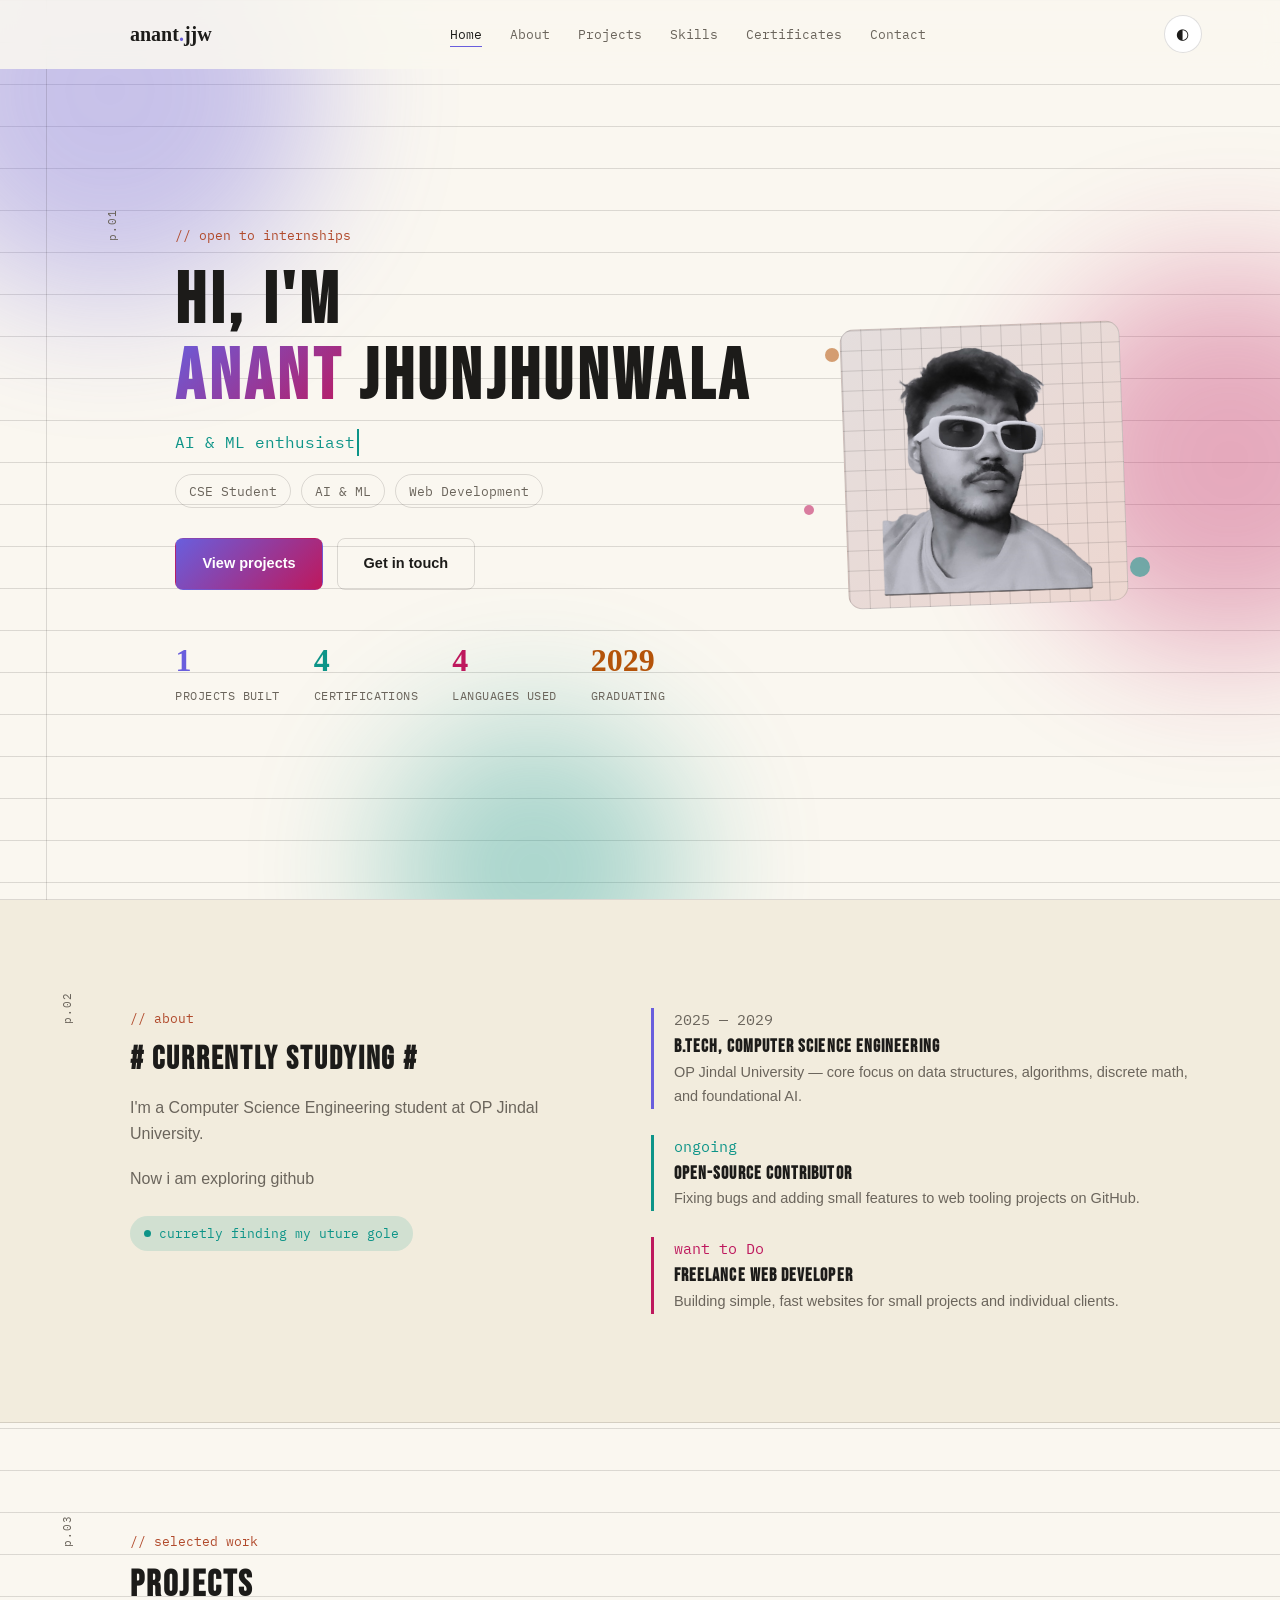
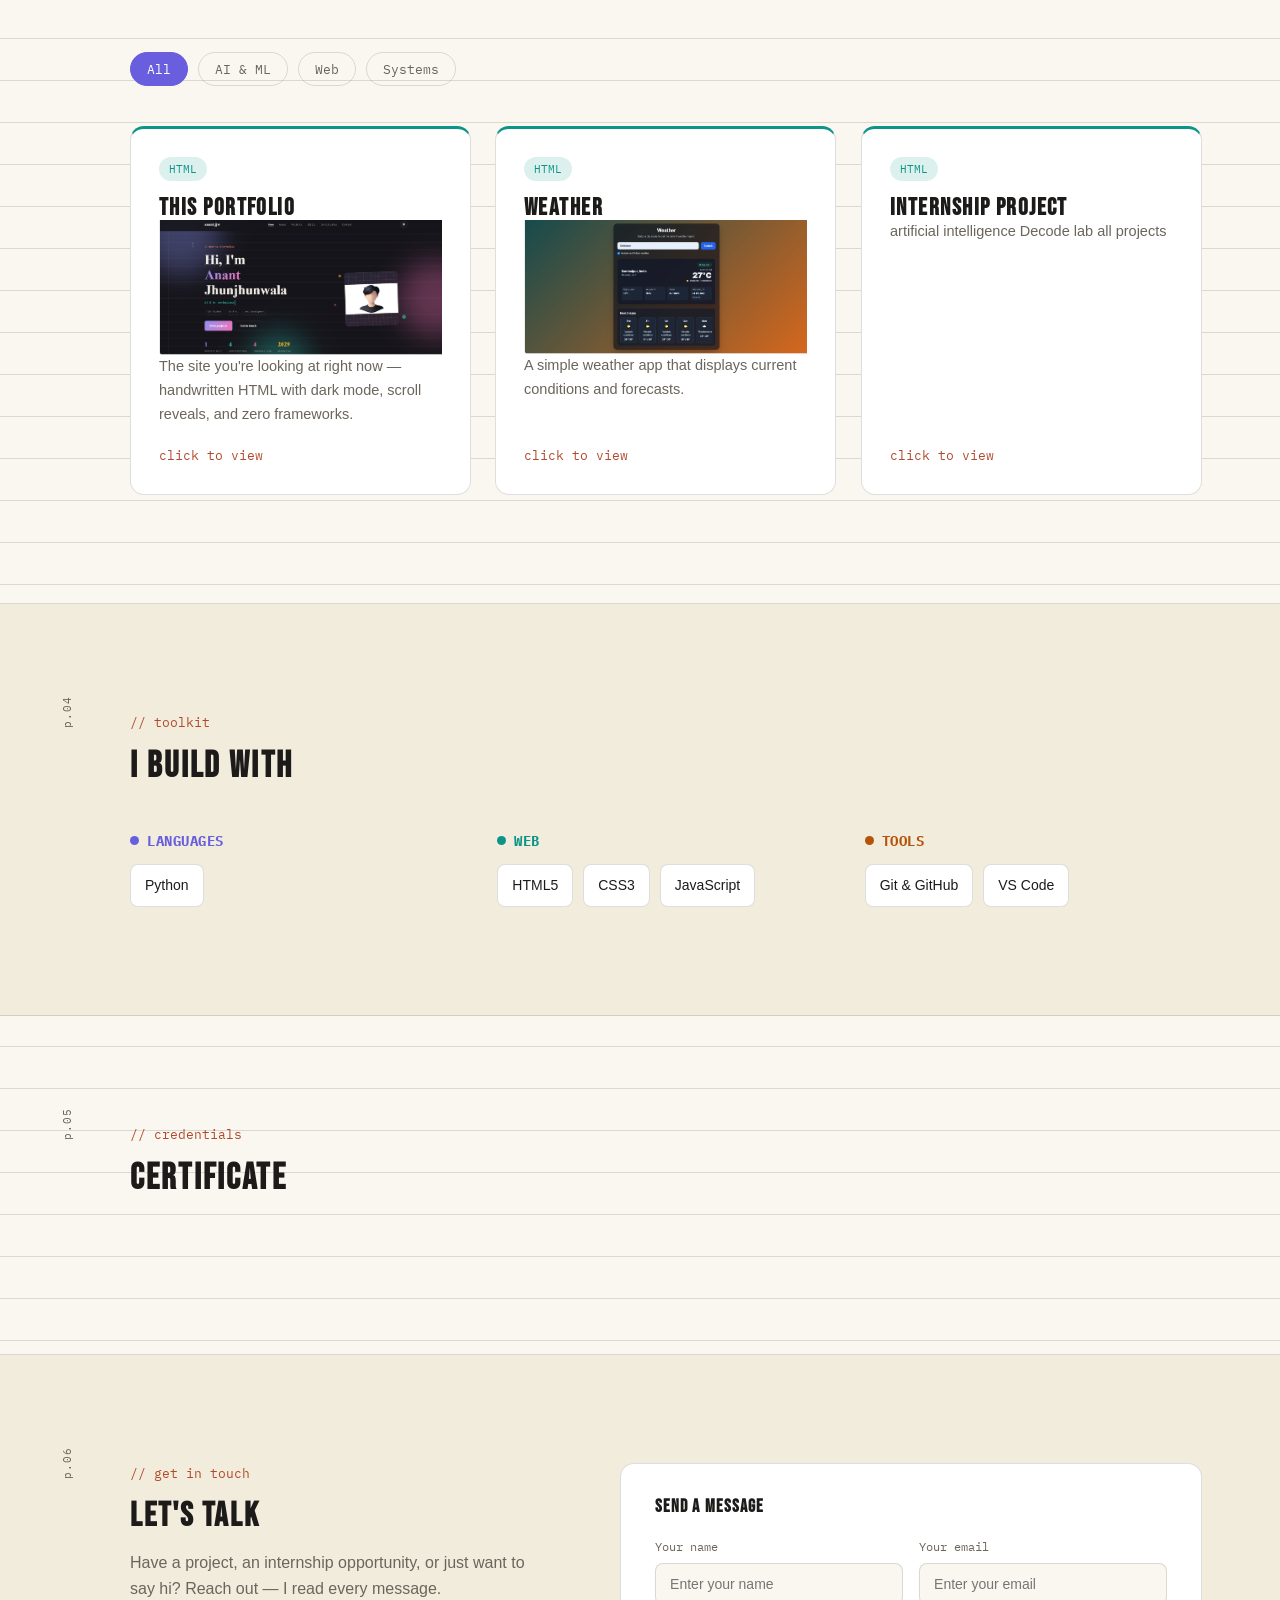
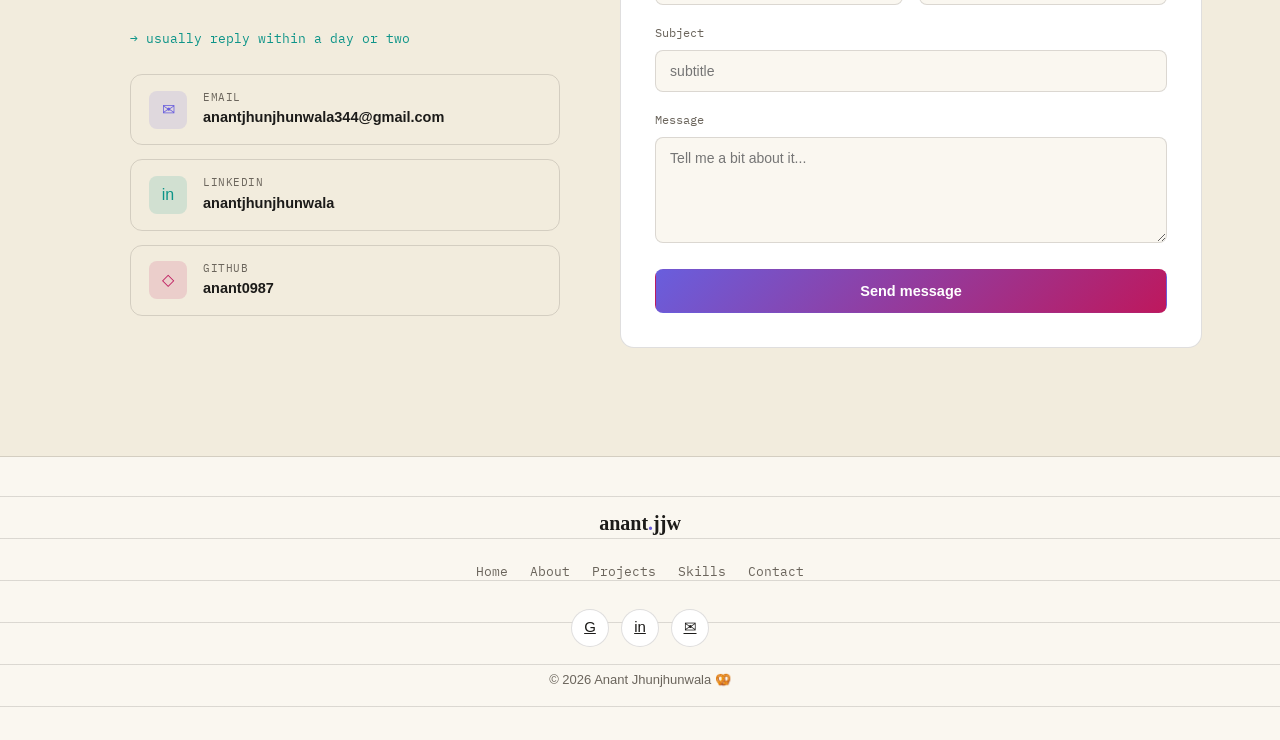
==== commit 1c2259b3: "update" ====
--- a/index.html
+++ b/index.html
@@ -6,6 +6,8 @@
 <title>Anant Jhunjhunwala — CSE Student</title>
 <meta name="description" content="Portfolio of Anant Jhunjhunwala, a Computer Science Engineering student.">
 <link rel="stylesheet" href="style.css">
+<!-- Typography: headings + monospace labels -->
+<link href="https://fonts.googleapis.com/css2?family=Bebas+Neue&family=IBM+Plex+Mono:wght@300;400;600&display=swap" rel="stylesheet">
 <link rel="icon" href="image/favicon.png" type="image/png">
 </head>
 <body>
@@ -145,10 +147,10 @@
       </div>
       <div class="card reveal tilt" data-category="web">
         <div class="card-tags"><span class="card-tag">HTML</span></div>
-        <h2></h2>
+        <h2>INTERNSHIP PROJECT</h2>
         <img src="image/placeholder.png" alt="" class="card-img">
-        <p>A simple weather app that displays current conditions and forecasts.</p>
-        <a href="" " target="_blank" class="card-link">click to view</a>
+        <p>artificial intelligence Decode lab all projects</p>
+        <a href="internship.html" target="_blank" class="card-link">click to view</a>
       </div>
 
     </div>
--- a/style.css
+++ b/style.css
@@ -3,7 +3,7 @@
   --bg-alt: #F2ECDD;
   --ink: #1C1B19;
   --ink-soft: #6B655C;
-  --accent: #4338CA;
+  --accent: #695edd;
   --accent-soft: color-mix(in srgb, var(--accent) 14%, transparent);
   --accent-2: #0D9488;
   --accent-2-soft: color-mix(in srgb, var(--accent-2) 14%, transparent);
@@ -48,7 +48,8 @@
 
 ::selection{ background:var(--accent); color:#fff; }
 
-h1,h2,h3,h4{ font-family:'Fraunces', serif; font-weight:600; letter-spacing:-0.01em; line-height:1.1; }
+.h-headline, h1, h2, h3, h4{ }
+h1,h2,h3,h4{ font-family:'Bebas Neue','Black Han Sans','Fraunces', serif; font-weight:700; letter-spacing:0.06em; text-transform:uppercase; line-height:1.05; }
 .mono{ font-family:'IBM Plex Mono', monospace; }
 a{ color:inherit; }
 img{ max-width:100%; display:block; }
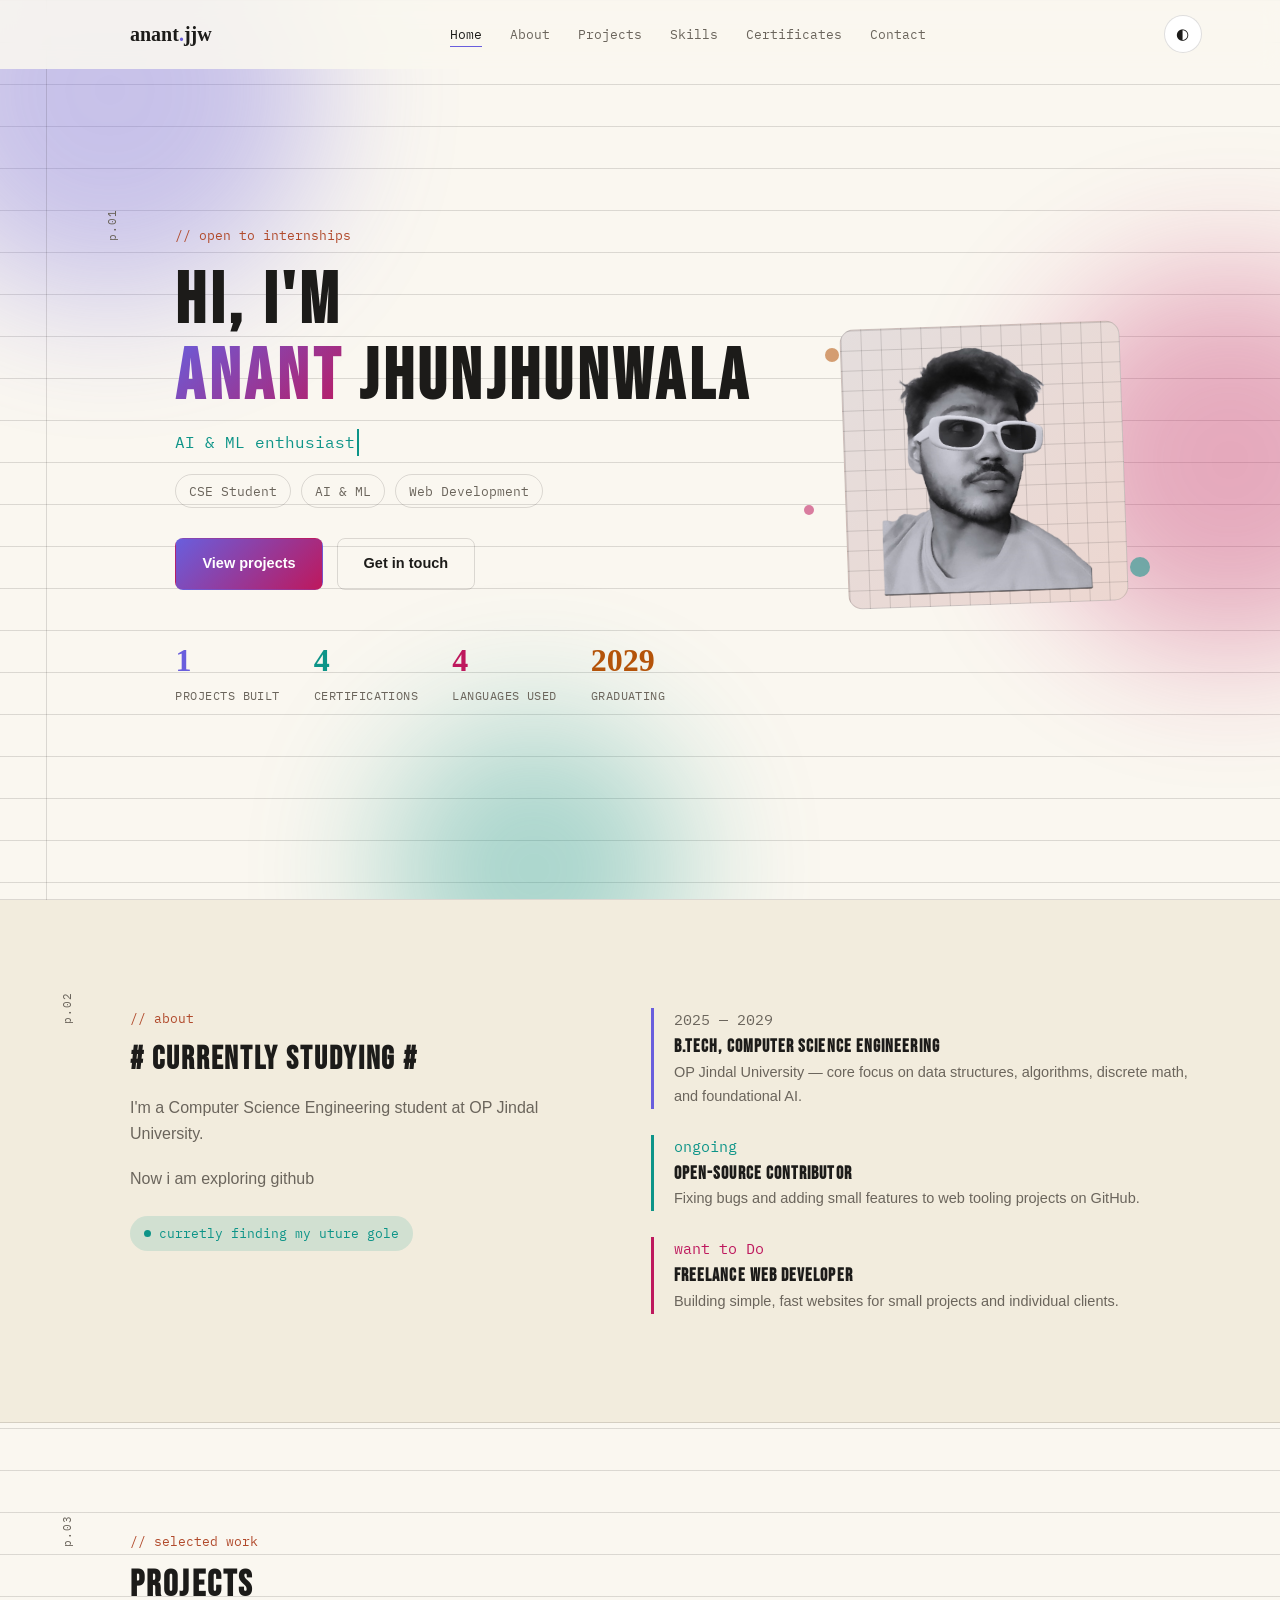
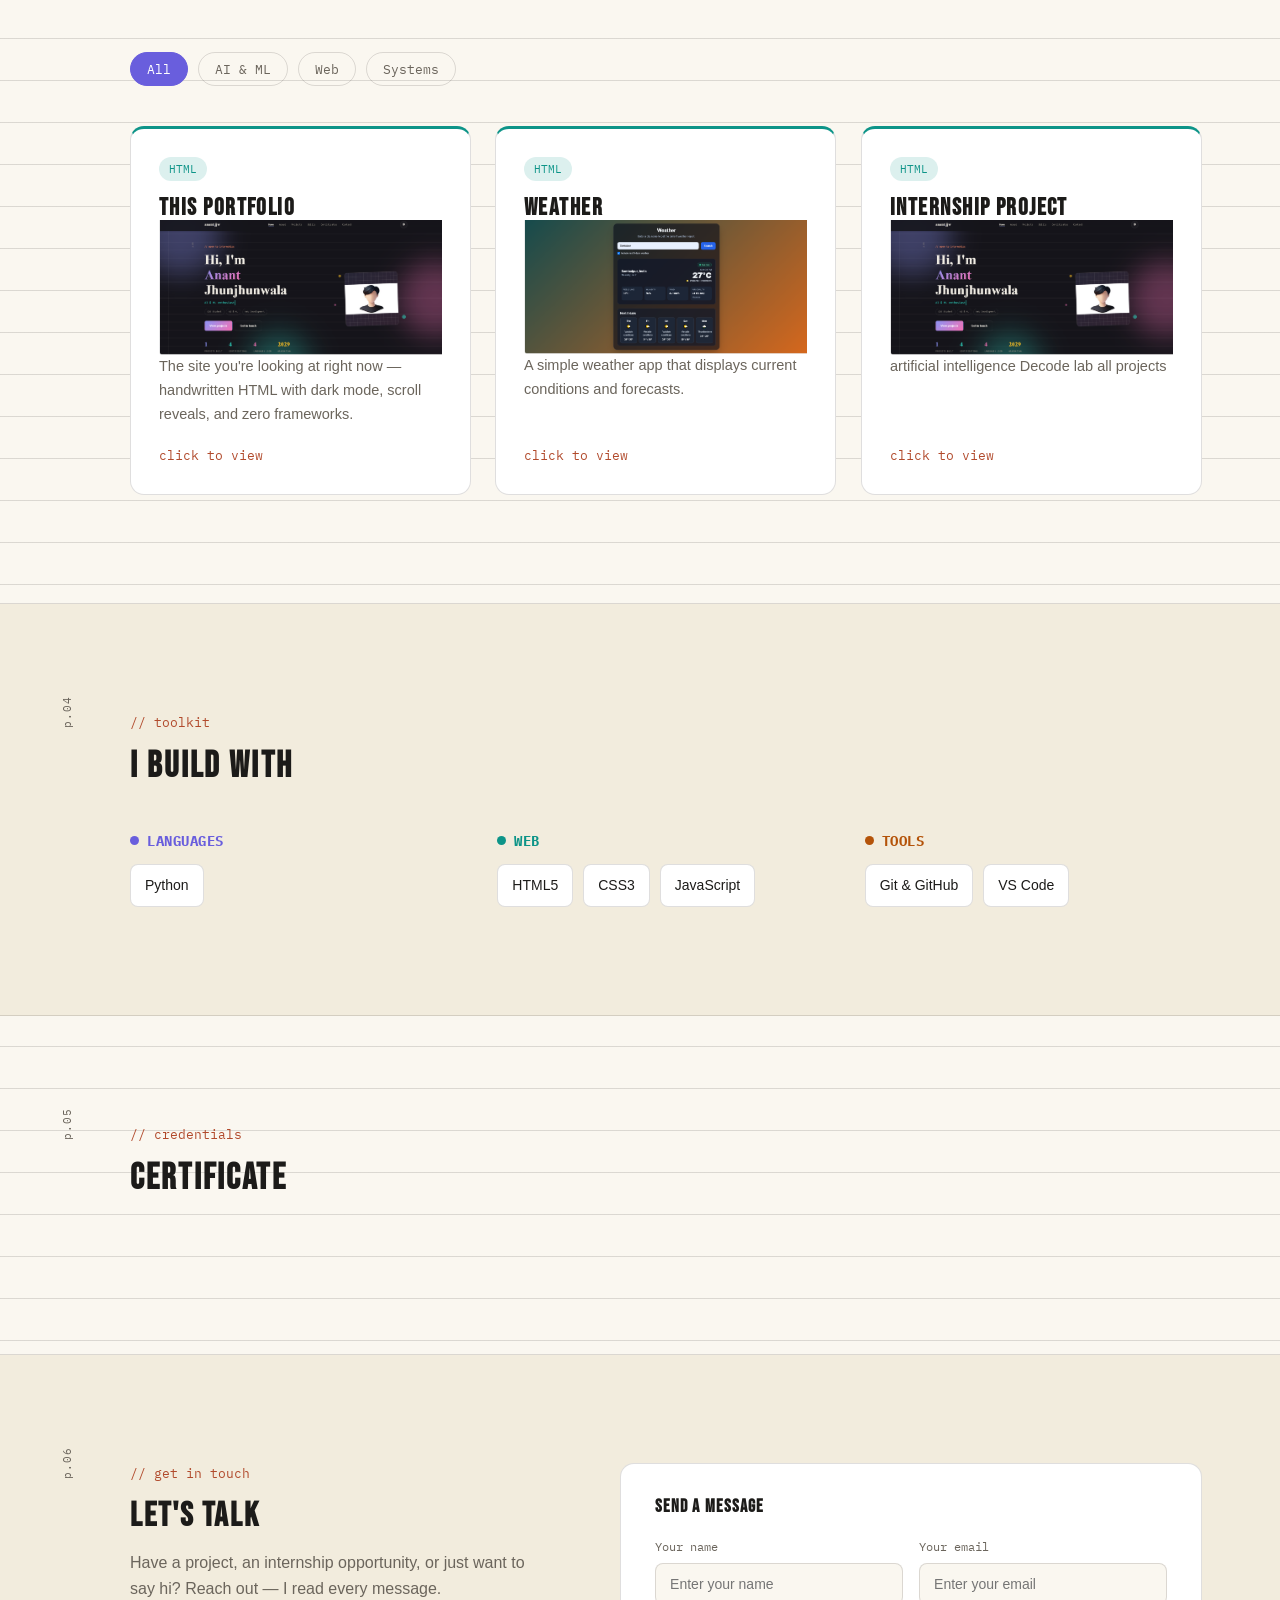
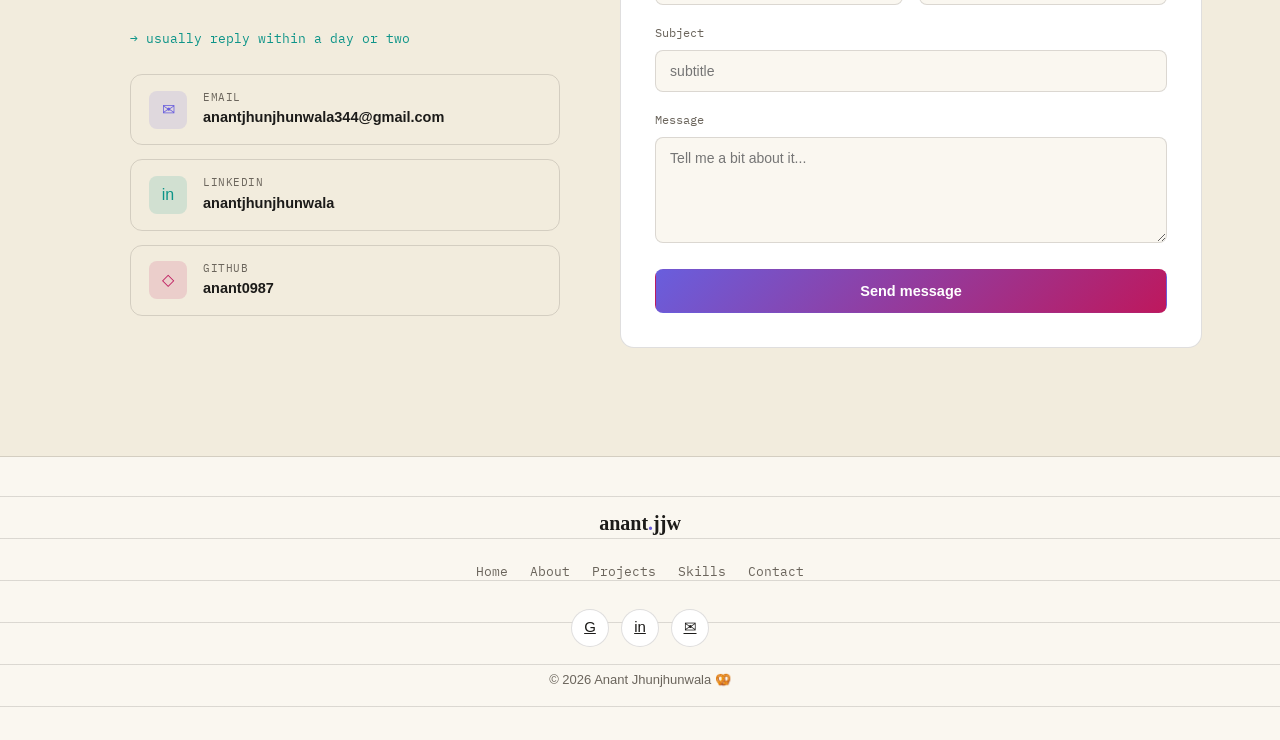
==== commit 6ef677db: "read file" ====
--- a/index.html
+++ b/index.html
@@ -148,7 +148,7 @@
       <div class="card reveal tilt" data-category="web">
         <div class="card-tags"><span class="card-tag">HTML</span></div>
         <h2>INTERNSHIP PROJECT</h2>
-        <img src="image/placeholder.png" alt="" class="card-img">
+        <img src="image/preview.png" alt="Internship project screenshot" class="card-img">
         <p>artificial intelligence Decode lab all projects</p>
         <a href="internship.html" target="_blank" class="card-link">click to view</a>
       </div>
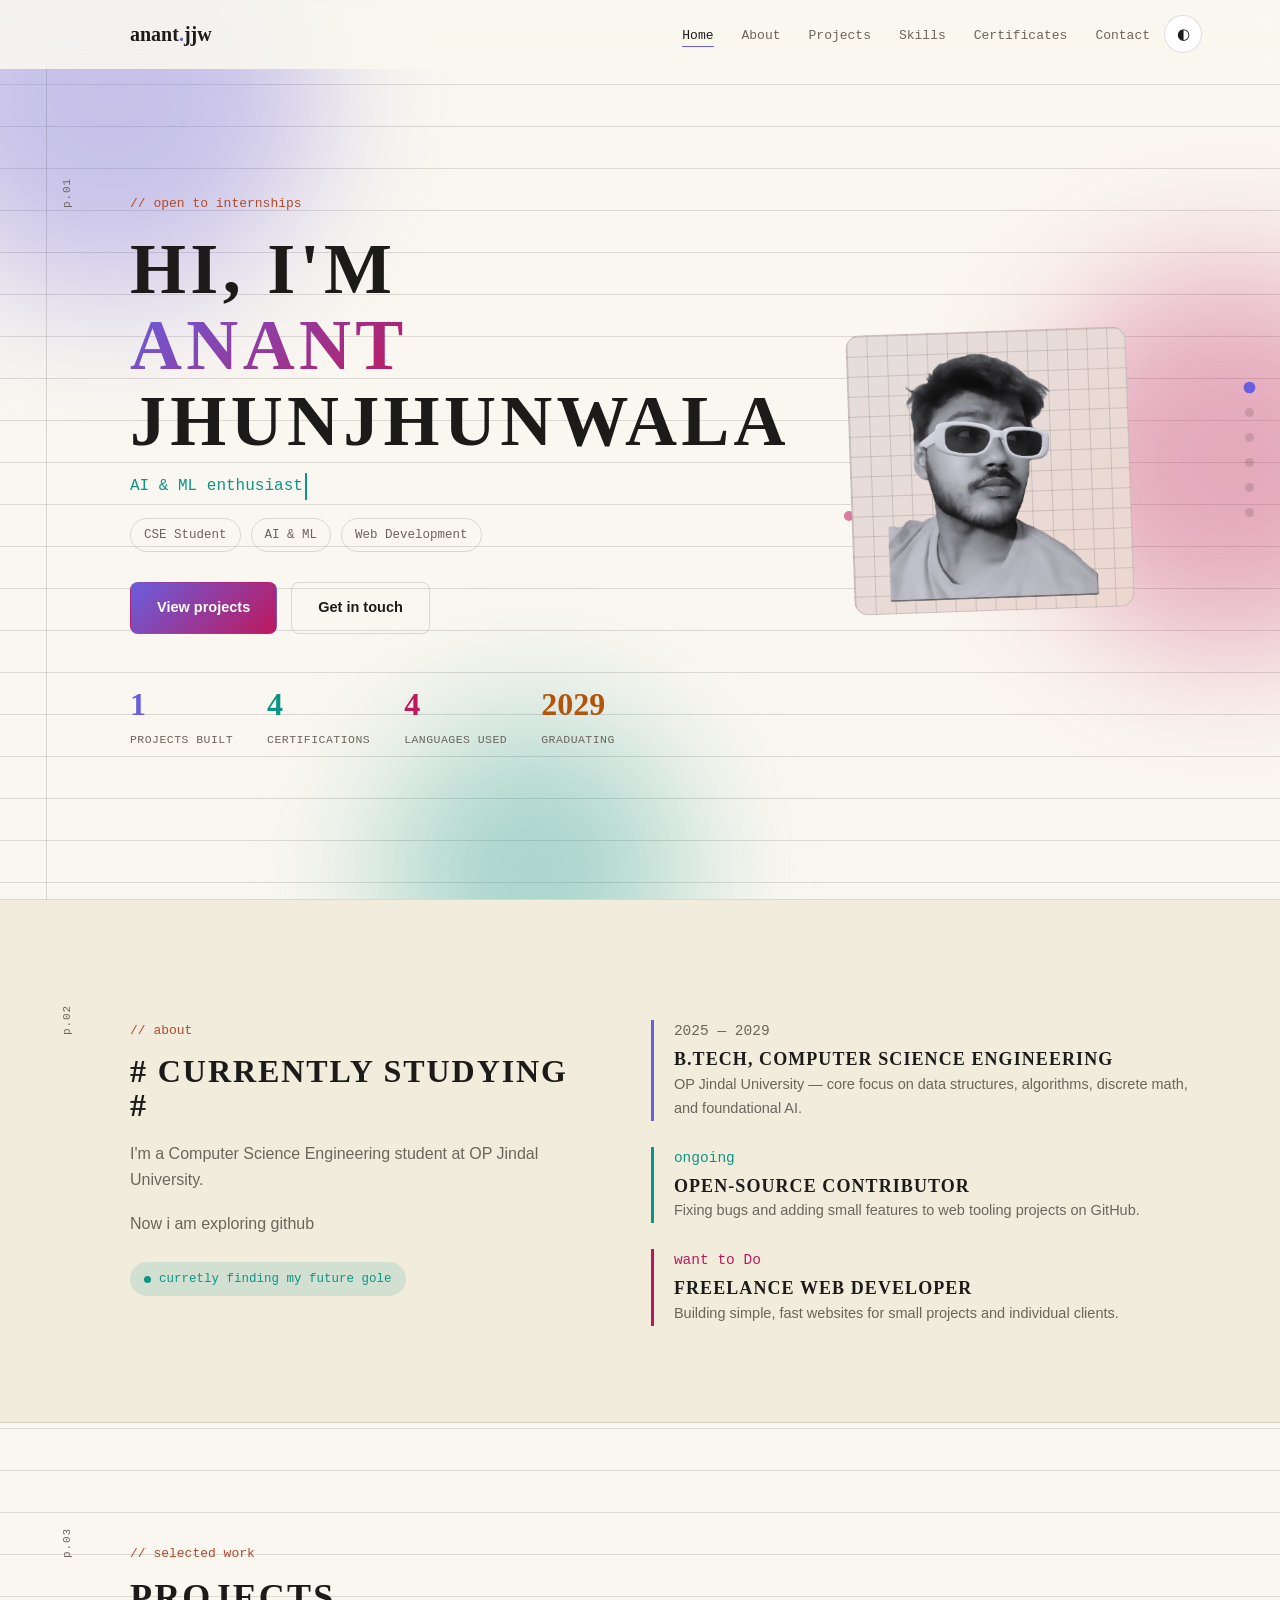
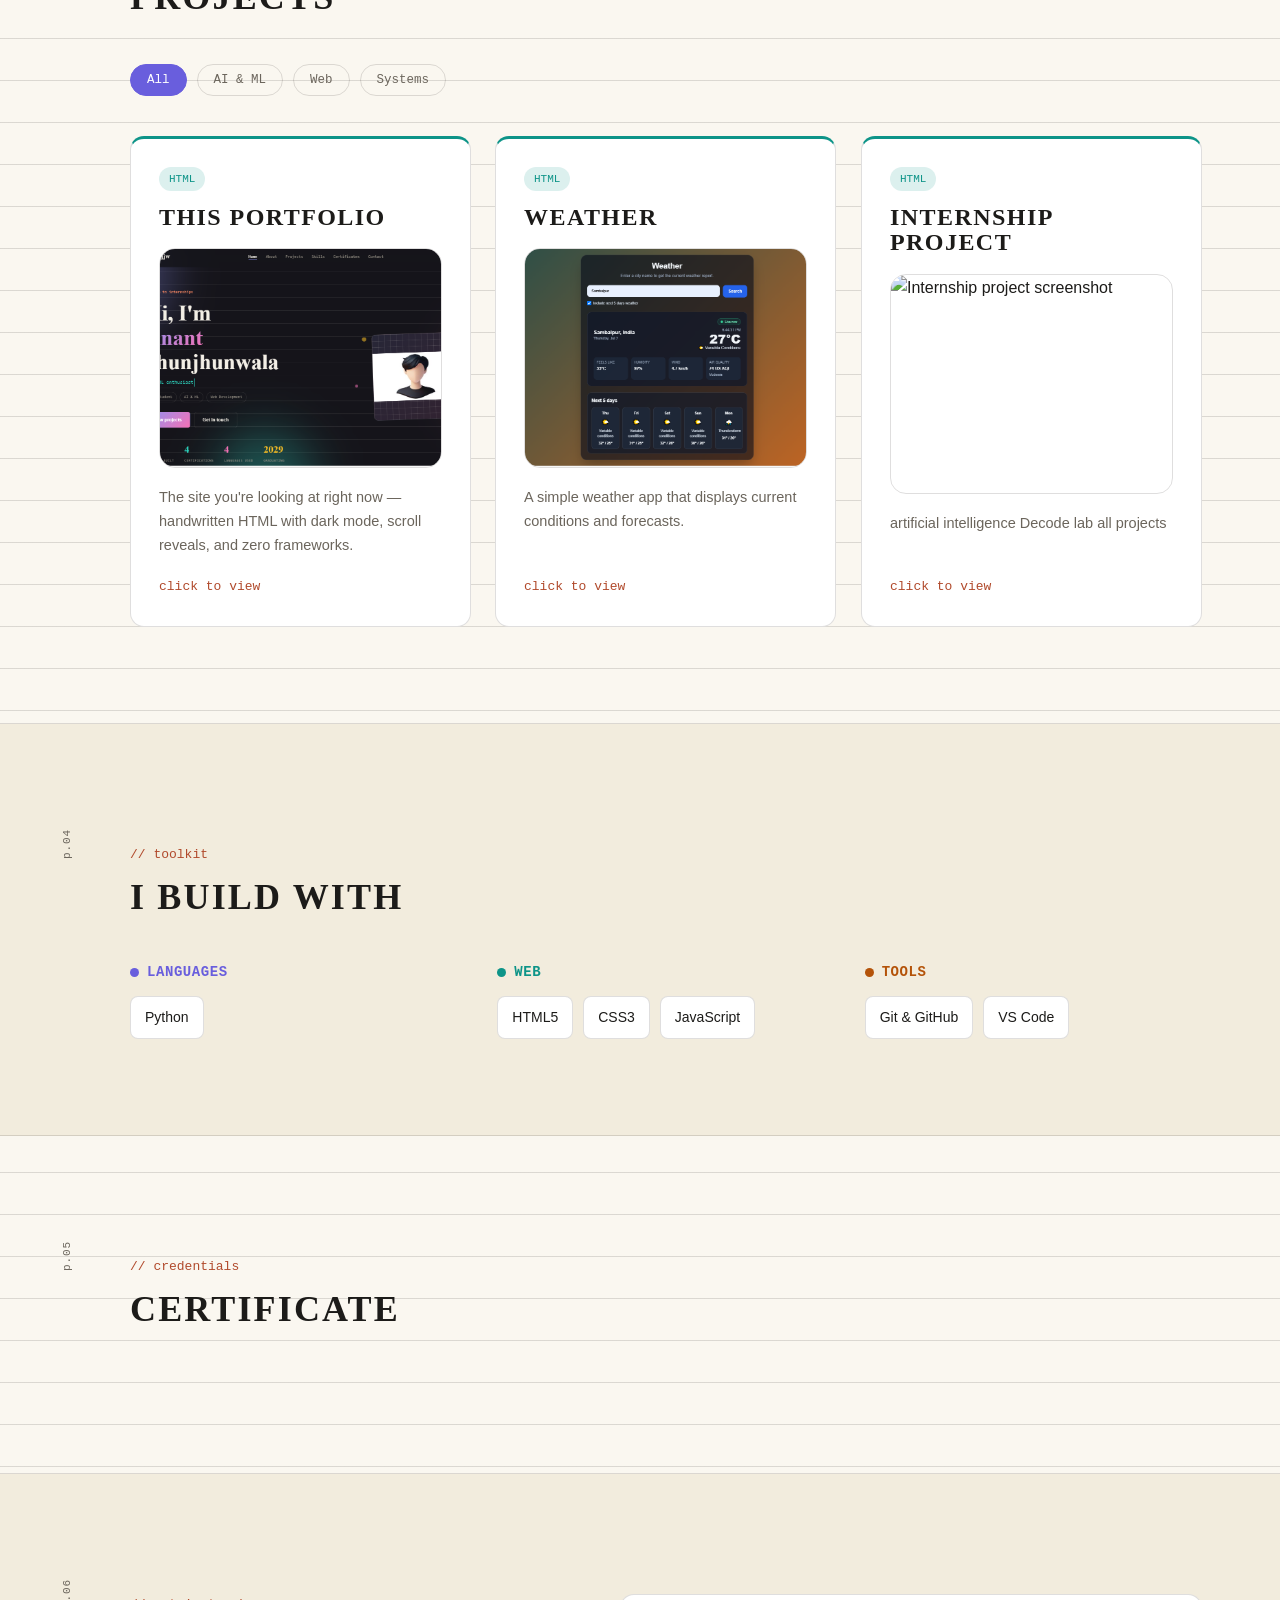
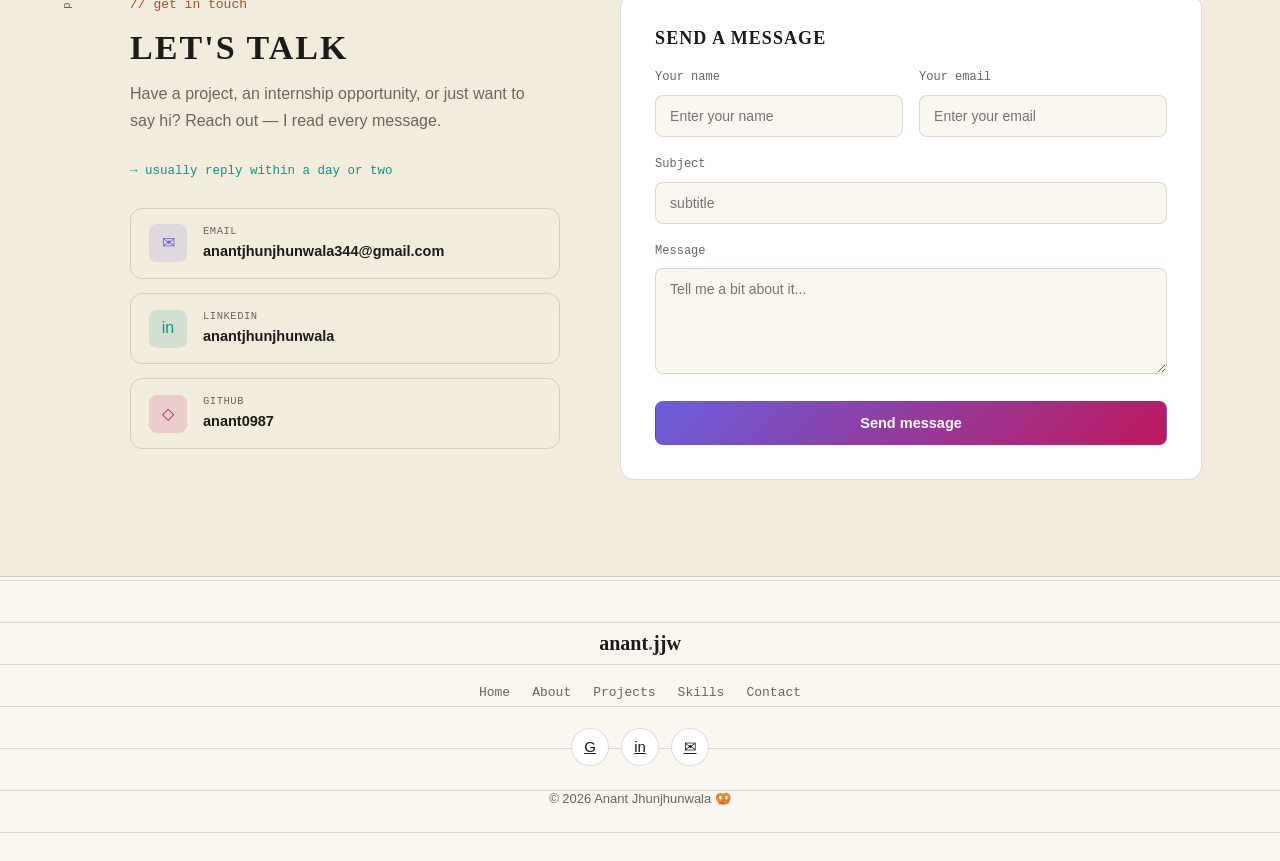
==== commit e64081e8: "fix nav bar and internship" ====
--- a/index.html
+++ b/index.html
@@ -6,8 +6,6 @@
 <title>Anant Jhunjhunwala — CSE Student</title>
 <meta name="description" content="Portfolio of Anant Jhunjhunwala, a Computer Science Engineering student.">
 <link rel="stylesheet" href="style.css">
-<!-- Typography: headings + monospace labels -->
-<link href="https://fonts.googleapis.com/css2?family=Bebas+Neue&family=IBM+Plex+Mono:wght@300;400;600&display=swap" rel="stylesheet">
 <link rel="icon" href="image/favicon.png" type="image/png">
 </head>
 <body>
@@ -29,15 +27,15 @@
   <div class="wrap">
     <nav>
       <a href="#home" class="logo">anant<span>.</span>jjw</a>
-      <ul class="nav-links" id="navLinks">
-        <li><a href="#home" class="active">Home</a></li>
-        <li><a href="#about">About</a></li>
-        <li><a href="#projects">Projects</a></li>
-        <li><a href="#skills">Skills</a></li>
-        <li><a href="#certificates">Certificates</a></li>
-        <li><a href="#contact">Contact</a></li>
-      </ul>
       <div class="nav-right">
+        <ul class="nav-links" id="navLinks">
+          <li><a href="#home" class="active">Home</a></li>
+          <li><a href="#about">About</a></li>
+          <li><a href="#projects">Projects</a></li>
+          <li><a href="#skills">Skills</a></li>
+          <li><a href="#certificates">Certificates</a></li>
+          <li><a href="#contact">Contact</a></li>
+        </ul>
         <button class="icon-btn" id="themeToggle" title="Toggle dark mode" aria-label="Toggle dark mode">◐</button>
         <button class="icon-btn menu-toggle" id="menuToggle" title="Menu" aria-label="Open menu">☰</button>
       </div>
@@ -91,7 +89,7 @@
         <h2 style="font-size:32px; margin-bottom:18px;"># CURRENTLY STUDYING #</h2>
         <p>I'm a Computer Science Engineering student at OP Jindal University.</p>
         <p>Now i am exploring github</p>
-        <span class="now-badge">curretly finding my uture gole</span>
+        <span class="now-badge">curretly finding my future gole</span>
       </div>
       <div class="entry-list reveal">
         <div class="entry">
@@ -148,7 +146,7 @@
       <div class="card reveal tilt" data-category="web">
         <div class="card-tags"><span class="card-tag">HTML</span></div>
         <h2>INTERNSHIP PROJECT</h2>
-        <img src="image/preview.png" alt="Internship project screenshot" class="card-img">
+        <img src="" alt="Internship project screenshot" class="card-img">
         <p>artificial intelligence Decode lab all projects</p>
         <a href="internship.html" target="_blank" class="card-link">click to view</a>
       </div>
--- a/style.css
+++ b/style.css
@@ -46,9 +46,10 @@
   overflow-x:hidden;
 }
 
+main{ padding-top:86px; }
+
 ::selection{ background:var(--accent); color:#fff; }
 
-.h-headline, h1, h2, h3, h4{ }
 h1,h2,h3,h4{ font-family:'Bebas Neue','Black Han Sans','Fraunces', serif; font-weight:700; letter-spacing:0.06em; text-transform:uppercase; line-height:1.05; }
 .mono{ font-family:'IBM Plex Mono', monospace; }
 a{ color:inherit; }
@@ -91,15 +92,17 @@
 
 header{ position:fixed; top:0; left:0; right:0; z-index:1000; background:color-mix(in srgb, var(--bg) 88%, transparent); backdrop-filter:blur(10px); border-bottom:1px solid transparent; transition:border-color .3s, background .3s; }
 header.scrolled{ border-color:var(--line); }
-nav{ display:flex; align-items:center; justify-content:space-between; height:68px; }
+header .wrap{ display:flex; align-items:center; height:68px; }
+header .wrap > nav{ display:flex; align-items:center; justify-content:space-between; width:100%; }
 .logo{ font-family:'Fraunces', serif; font-weight:600; font-size:20px; text-decoration:none; color:var(--ink); white-space:nowrap; }
 .logo span{ color:var(--accent); }
-.nav-links{ display:flex; gap:28px; list-style:none; }
-.nav-links a{ font-family:'IBM Plex Mono', monospace; font-size:13px; text-decoration:none; color:var(--ink-soft); position:relative; padding:4px 0; transition:color .2s; }
+.nav-links{ display:flex; gap:28px; list-style:none; align-items:center; }
+.nav-links li{ list-style:none; }
+.nav-links a{ font-family:'IBM Plex Mono', monospace; font-size:13px; text-decoration:none; color:var(--ink-soft); position:relative; padding:4px 0; transition:color .2s; white-space:nowrap; }
 .nav-links a::after{ content:''; position:absolute; left:0; bottom:0; width:0; height:1px; background:var(--accent); transition:width .25s; }
 .nav-links a:hover, .nav-links a.active{ color:var(--ink); }
 .nav-links a:hover::after, .nav-links a.active::after{ width:100%; }
-.nav-right{ display:flex; align-items:center; gap:14px; }
+.nav-right{ display:flex; align-items:center; gap:14px; margin-left:auto; }
 .icon-btn{ width:38px; height:38px; border-radius:50%; border:1px solid var(--line); background:var(--card); color:var(--ink); display:flex; align-items:center; justify-content:center; cursor:pointer; font-size:15px; transition:transform .2s, border-color .2s; }
 .icon-btn:hover{ border-color:var(--accent); transform:translateY(-2px); }
 .menu-toggle{ display:none; z-index:1001; }
@@ -118,7 +121,7 @@
 .btn-ghost:hover{ border-color:var(--accent); transform:translateY(-2px); }
 
 .eyebrow{ font-family:'IBM Plex Mono', monospace; font-size:13px; color:var(--mark); margin-bottom:14px; display:block; }
-section{ padding:108px 0; border-bottom:1px solid var(--line); position:relative; overflow:hidden; }
+section{ padding:120px 0 96px; border-bottom:1px solid var(--line); position:relative; overflow:hidden; }
 .section-head{ max-width:560px; margin-bottom:48px; }
 .section-head h2{ font-size:36px; }
 
@@ -131,7 +134,7 @@
 
 .hero-grid{ display:grid; grid-template-columns:1.25fr 0.75fr; gap:60px; align-items:center; position:relative; z-index:2; }
 .hero h1{ font-size:clamp(44px, 6vw, 72px); margin:18px 0 14px; }
-.hero h1 em{ font-style:normal; background:linear-gradient(135deg, var(--accent), var(--accent-3)); -webkit-background-clip:text; -webkit-text-fill-color:transparent; }
+.hero h1 em{ font-style:normal; background:linear-gradient(135deg, var(--accent), var(--accent-3)); background-clip:text; -webkit-background-clip:text; -webkit-text-fill-color:transparent; }
 .typewriter{ font-family:'IBM Plex Mono', monospace; font-size:16px; color:var(--accent-2); margin-bottom:18px; min-height:22px; display:block; }
 .typewriter .cursor{ display:inline-block; width:2px; background:var(--accent-2); margin-left:2px; animation:blink 1s step-end infinite; }
 @keyframes blink{ 50%{ opacity:0; } }
@@ -158,7 +161,7 @@
   transform:rotate(-2deg); transition:transform .3s ease;
 }
 .avatar:hover{ transform:rotate(0deg) translateY(-4px); }
-.avatar span{ font-family:'Fraunces', serif; font-size:84px; font-weight:600; background:linear-gradient(135deg, var(--accent), var(--accent-3)); -webkit-background-clip:text; -webkit-text-fill-color:transparent; }
+.avatar span{ font-family:'Fraunces', serif; font-size:84px; font-weight:600; background:linear-gradient(135deg, var(--accent), var(--accent-3)); background-clip:text; -webkit-background-clip:text; -webkit-text-fill-color:transparent; }
 .dot-deco{ position:absolute; border-radius:50%; opacity:.55; animation:floatY 5s ease-in-out infinite; }
 .dd1{ width:14px; height:14px; background:var(--accent-4); top:8%; left:4%; }
 .dd2{ width:20px; height:20px; background:var(--accent-2); bottom:10%; right:2%; animation-delay:-2s; }
@@ -206,9 +209,15 @@
 .card[data-category="web"] .card-tag{ background:var(--accent-2-soft); color:var(--accent-2); }
 .card[data-category="systems"] .card-tag{ background:var(--accent-4-soft); color:var(--accent-4); }
 
-.card h4{ font-size:19px; margin-bottom:10px; }
+.card h4{ font-size:20px; margin-bottom:12px; }
+.card-img{ width:100%; height:220px; margin:18px 0; border-radius:16px; object-fit:cover; border:1px solid var(--line); }
 .card p{ color:var(--ink-soft); font-size:14.5px; flex:1; margin-bottom:18px; }
 .card-link{ font-family:'IBM Plex Mono', monospace; font-size:13px; color:var(--mark); text-decoration:none; display:inline-flex; align-items:center; gap:6px; }
+.card-link:hover{ color:var(--accent); }
+#backToTop{ position:fixed; bottom:26px; right:26px; display:none; z-index:1100; }
+#backToTop.show{ display:flex; }
+#toast{ opacity:0; transform:translateY(8px); transition:opacity .2s ease, transform .2s ease; }
+#toast.show{ display:block; opacity:1; transform:translateY(0); }
 .card-link:hover{ color:var(--accent); }
 
 .skills-intro{ max-width:560px; color:var(--ink-soft); margin-bottom:40px; position:relative; z-index:2; }
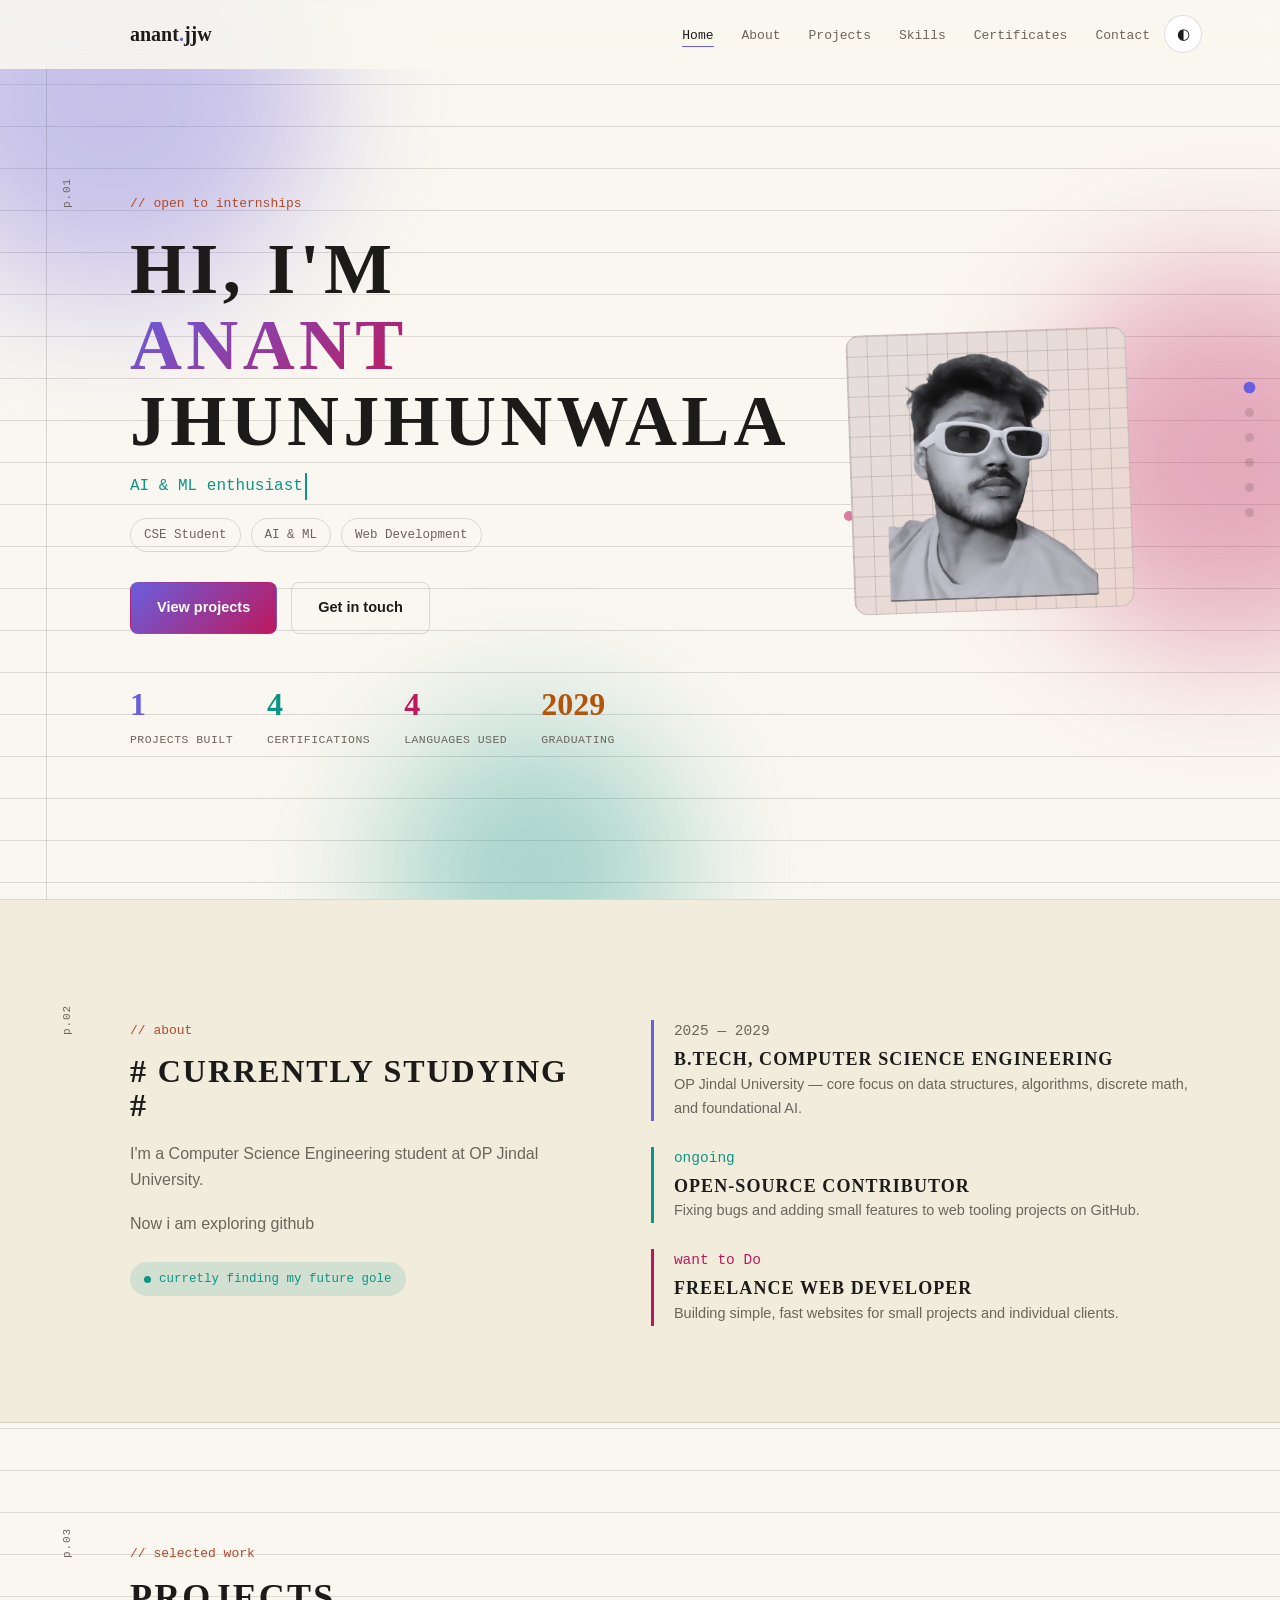
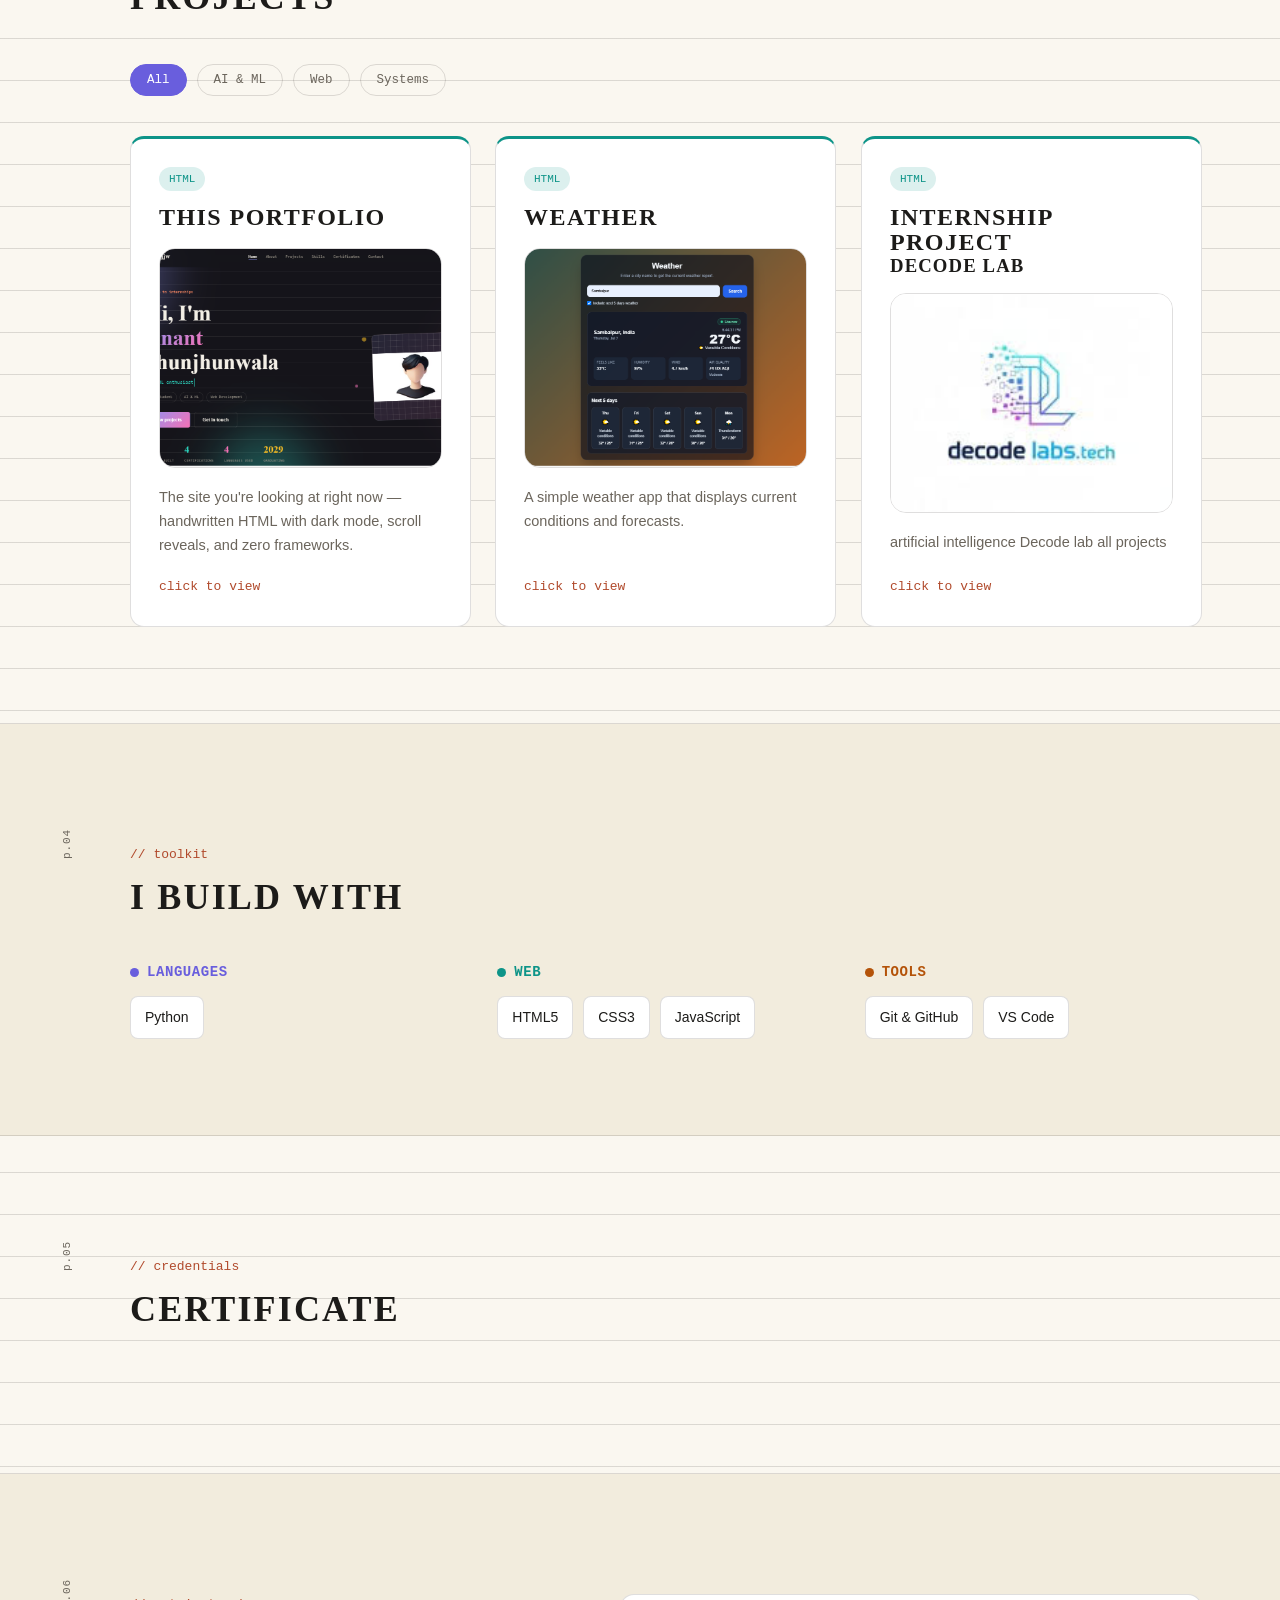
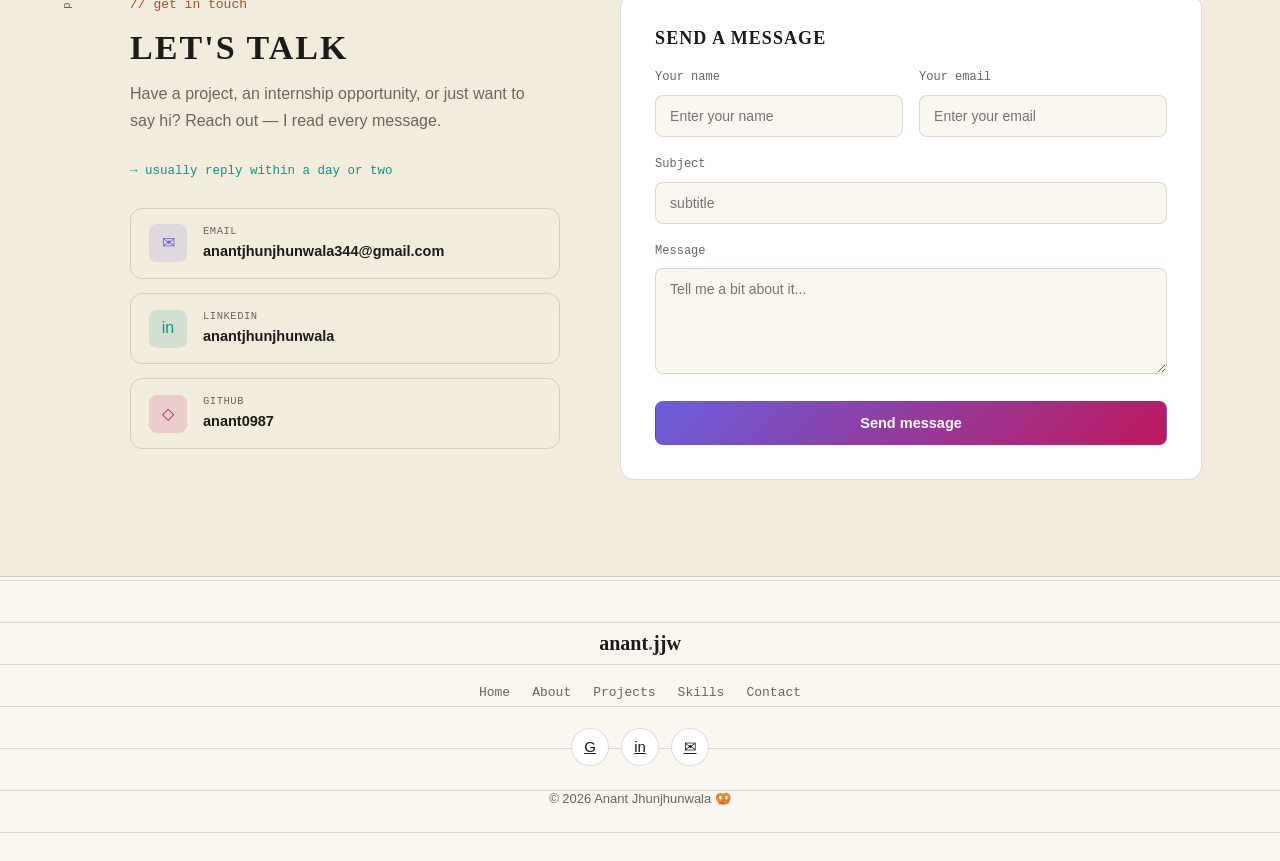
==== commit f9903289: "add project" ====
--- a/index.html
+++ b/index.html
@@ -146,7 +146,8 @@
       <div class="card reveal tilt" data-category="web">
         <div class="card-tags"><span class="card-tag">HTML</span></div>
         <h2>INTERNSHIP PROJECT</h2>
-        <img src="" alt="Internship project screenshot" class="card-img">
+        <h3>Decode Lab</h3>
+        <img src="image/decodelab-image.jpg" alt="Internship project screenshot" class="card-img">
         <p>artificial intelligence Decode lab all projects</p>
         <a href="internship.html" target="_blank" class="card-link">click to view</a>
       </div>
--- a/style.css
+++ b/style.css
@@ -297,3 +297,20 @@
 .reveal.in{ opacity:1; transform:translateY(0); }
 
 @media (prefers-reduced-motion: reduce){ *{ transition:none !important; animation:none !important; } }
+
+/* Mobile-friendly hero adjustments */
+@media (max-width:600px){
+  .hero{ padding-top:100px; padding-bottom:60px; min-height:auto; }
+  .hero-blob{ display:none; }
+  .hero-grid{ gap:28px; grid-template-columns:1fr; text-align:center; }
+  .avatar{ width:180px; height:180px; border-radius:12px; }
+  .avatar img{ width:100%; height:100%; object-fit:cover; border-radius:12px; }
+  .hero h1{ font-size:clamp(32px, 8vw, 44px); margin-top:8px; }
+  .tag-row{ justify-content:center; gap:8px; }
+  .tag{ padding:6px 10px; font-size:12px; }
+  .btn{ padding:10px 16px; font-size:14px; }
+  .stats-strip{ gap:14px; justify-content:center; }
+  .page-num{ display:none; }
+  .wrap{ padding-left:16px; padding-right:16px; }
+  .dot-nav{ display:none; }
+}
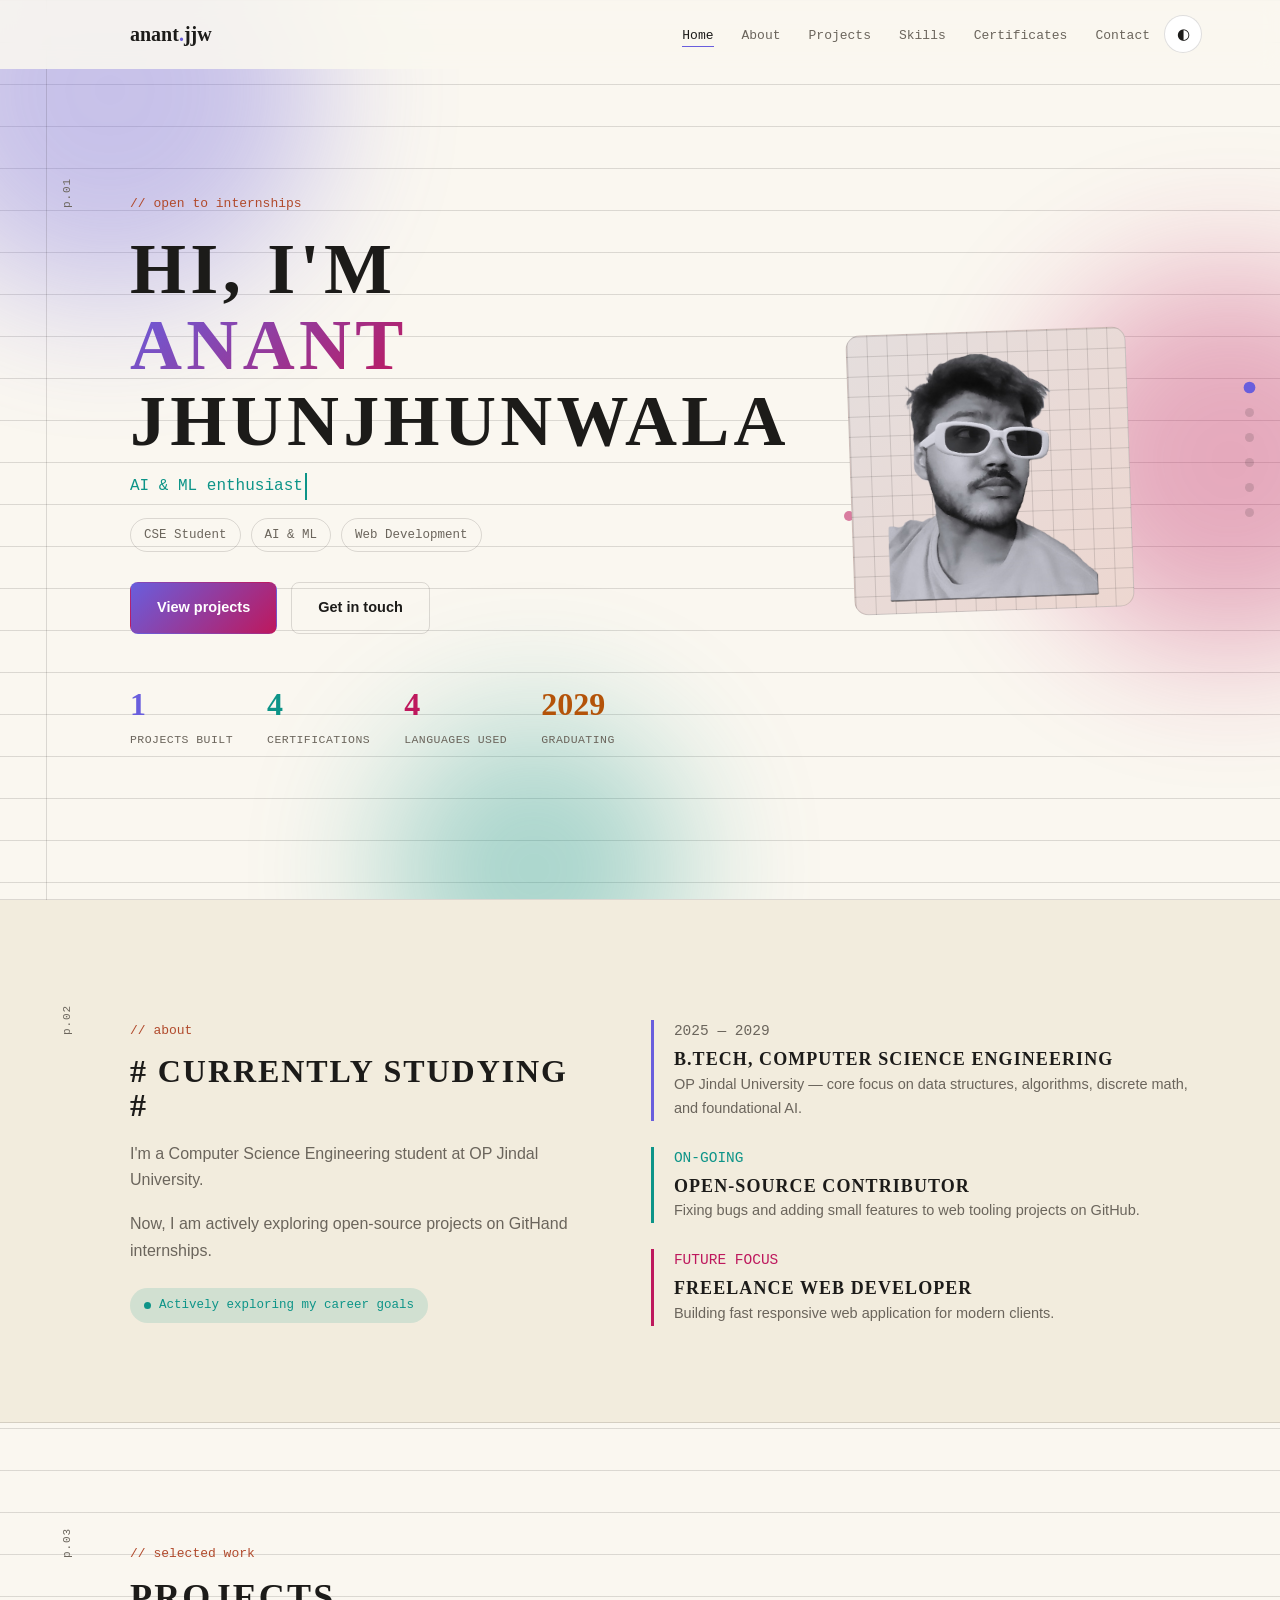
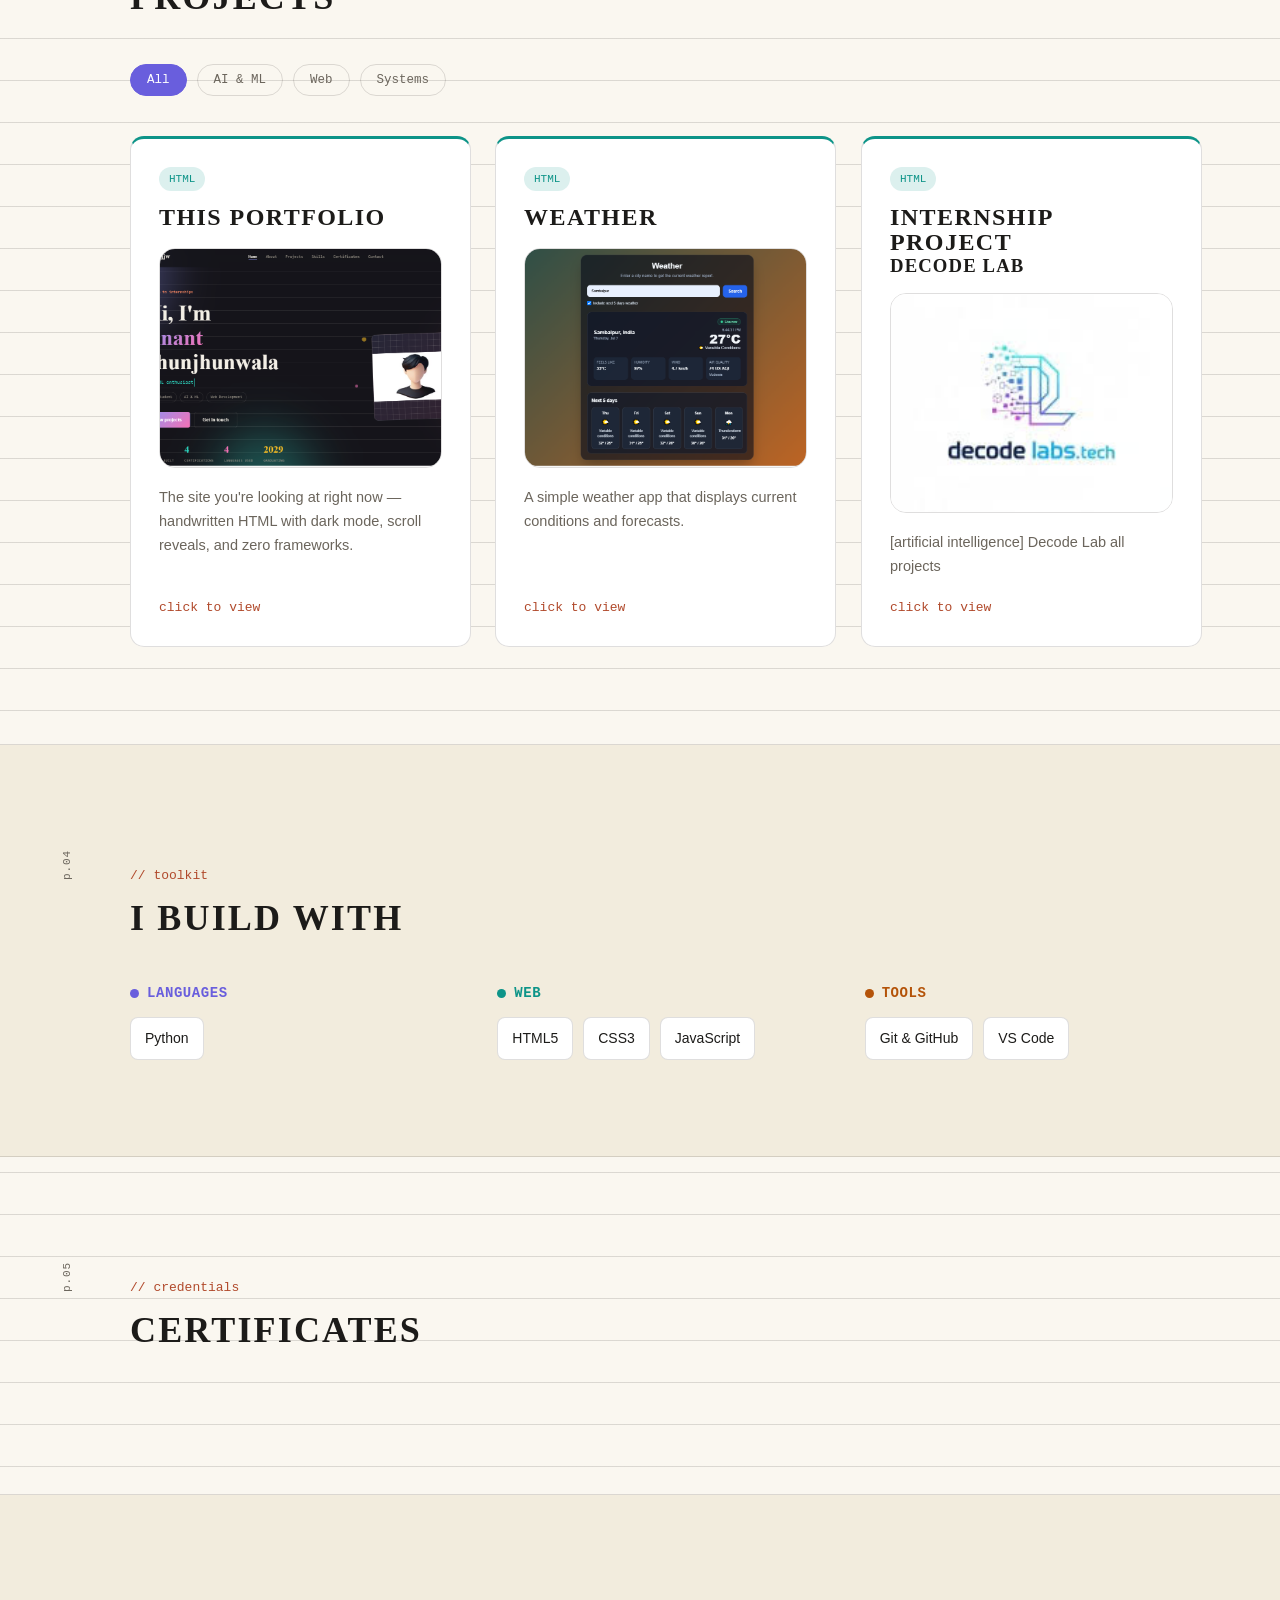
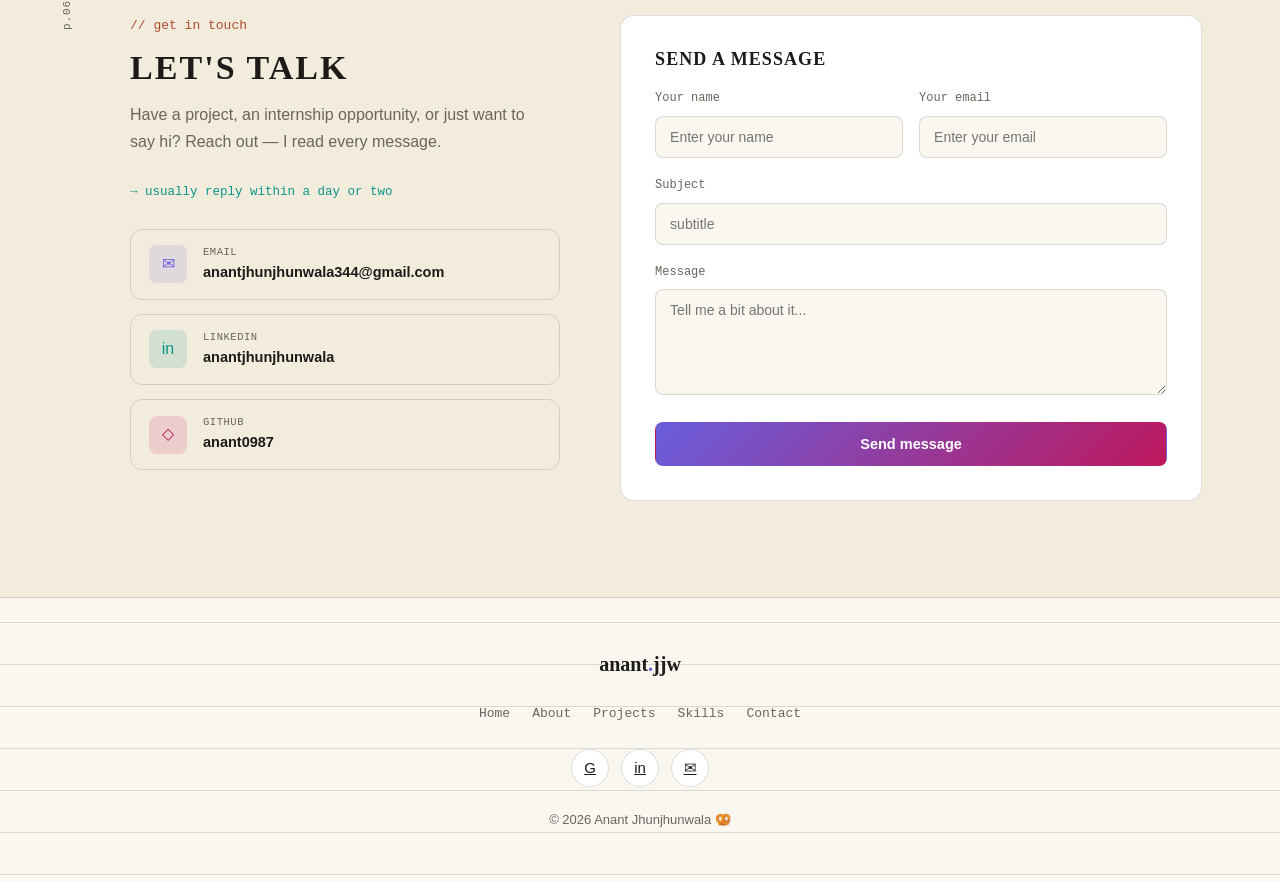
==== commit 8f3bcd67: "fix" ====
--- a/index.html
+++ b/index.html
@@ -88,8 +88,8 @@
         <span class="eyebrow mono">// about</span>
         <h2 style="font-size:32px; margin-bottom:18px;"># CURRENTLY STUDYING #</h2>
         <p>I'm a Computer Science Engineering student at OP Jindal University.</p>
-        <p>Now i am exploring github</p>
-        <span class="now-badge">curretly finding my future gole</span>
+        <p>Now, I am actively exploring open-source projects on GitHand internships.</p>
+        <span class="now-badge">Actively exploring my career goals</span>
       </div>
       <div class="entry-list reveal">
         <div class="entry">
@@ -98,14 +98,14 @@
           <p>OP Jindal University — core focus on data structures, algorithms, discrete math, and foundational AI.</p>
         </div>
         <div class="entry">
-          <p class="entry-period mono">ongoing</p>
+          <p class="entry-period mono">ON-GOING</p>
           <h4>Open-source contributor</h4>
           <p>Fixing bugs and adding small features to web tooling projects on GitHub.</p>
         </div>
         <div class="entry">
-          <p class="entry-period mono">want to Do</p>
+          <p class="entry-period mono">FUTURE FOCUS</p>
           <h4>Freelance web developer</h4>
-          <p>Building simple, fast websites for small projects and individual clients.</p>
+          <p>Building fast responsive web application for modern clients.</p>
         </div>
       </div>
     </div>
@@ -148,7 +148,7 @@
         <h2>INTERNSHIP PROJECT</h2>
         <h3>Decode Lab</h3>
         <img src="image/decodelab-image.jpg" alt="Internship project screenshot" class="card-img">
-        <p>artificial intelligence Decode lab all projects</p>
+        <p>[artificial intelligence] Decode Lab all projects</p>
         <a href="internship.html" target="_blank" class="card-link">click to view</a>
       </div>
 
@@ -195,7 +195,7 @@
     <span class="page-num mono">p.05</span>
     <div class="section-head reveal">
       <span class="eyebrow mono">// credentials</span>
-      <h2>CERTIFICATE </h2>
+      <h2>CERTIFICATES </h2>
     </div>
   </div>
 </section>
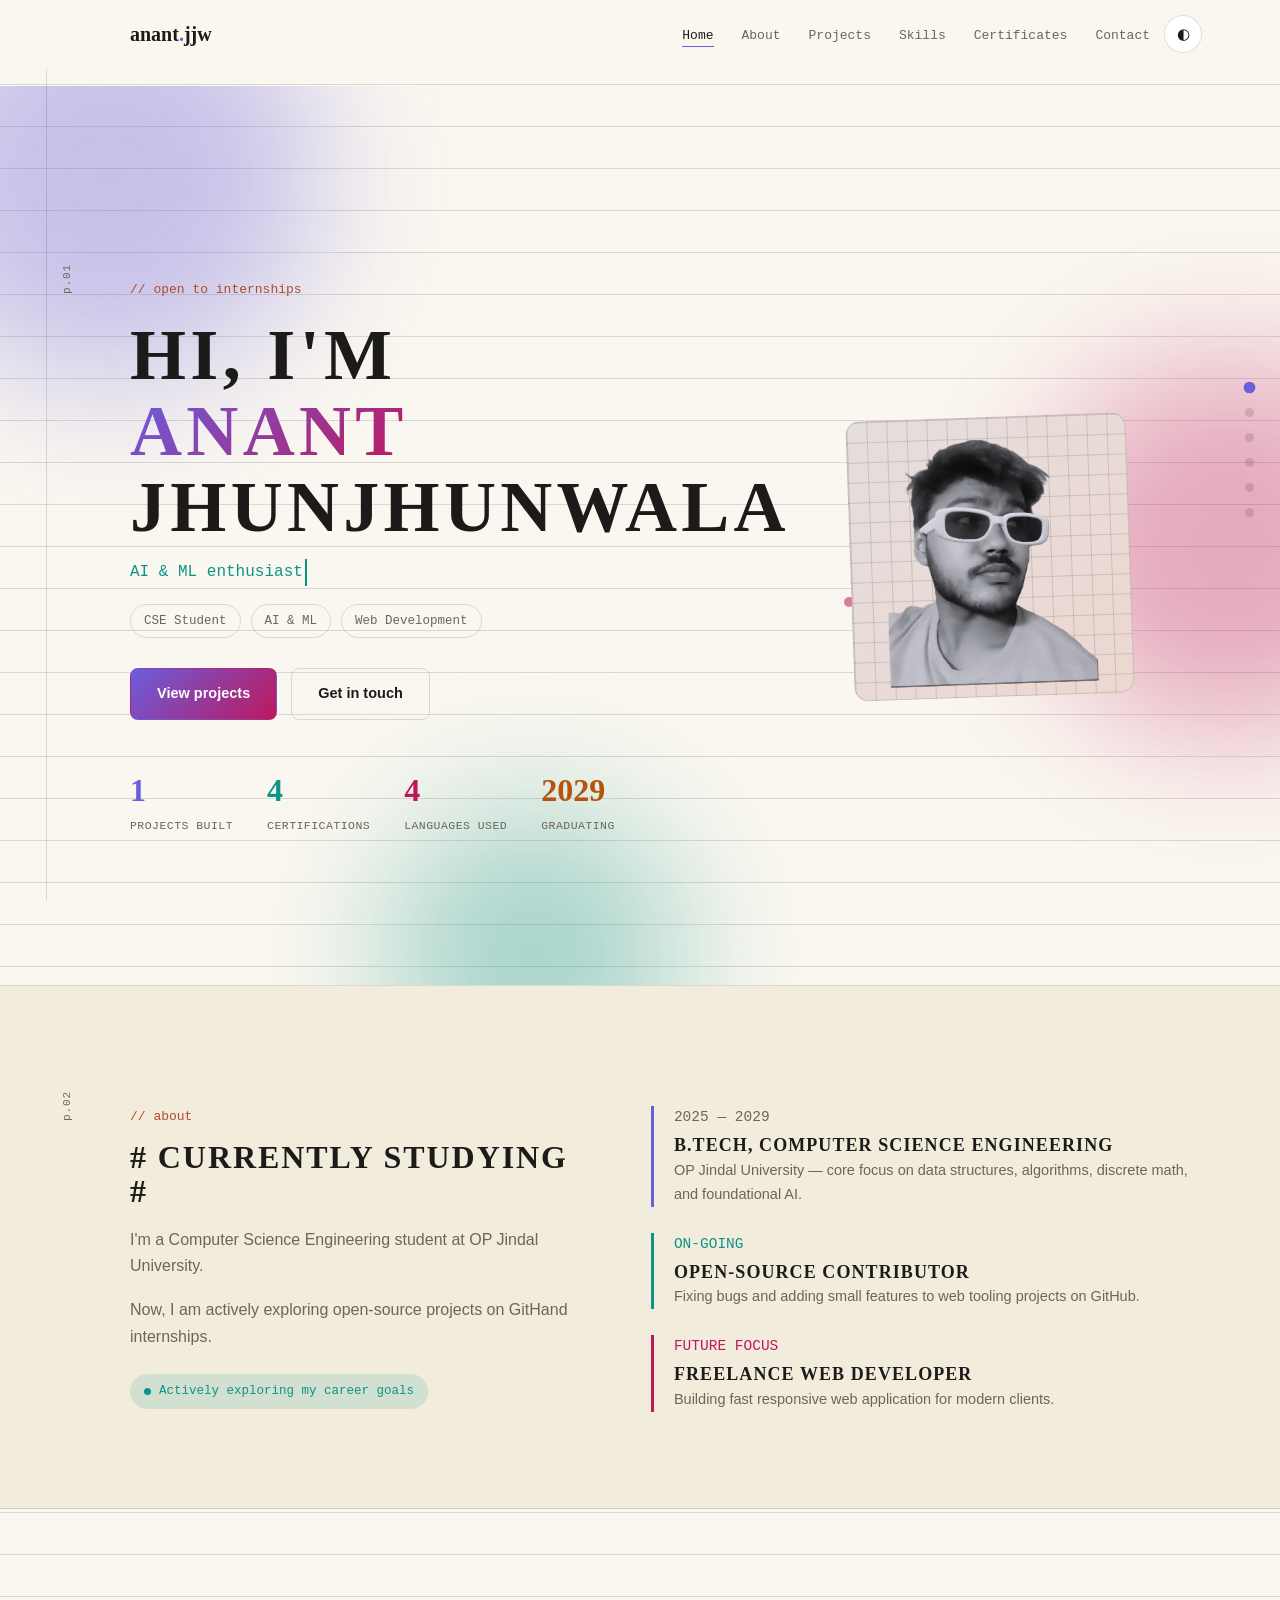
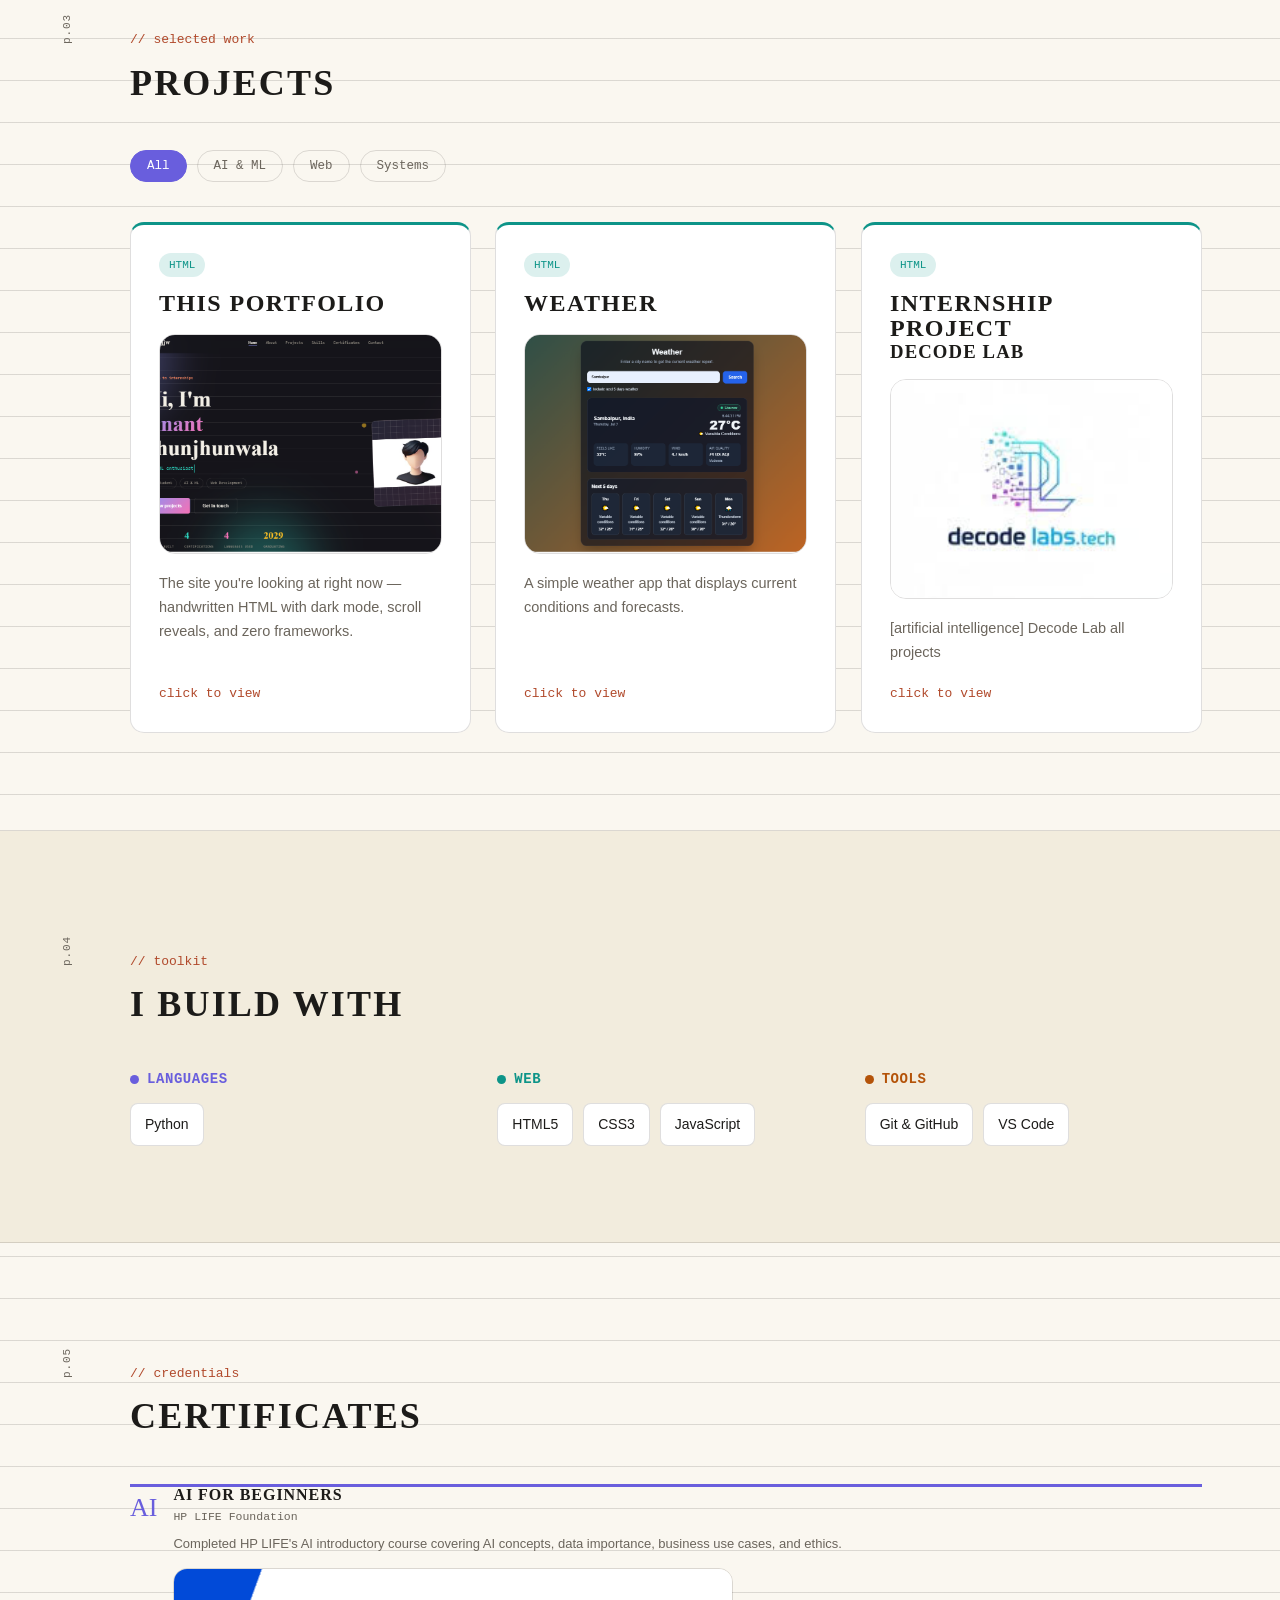
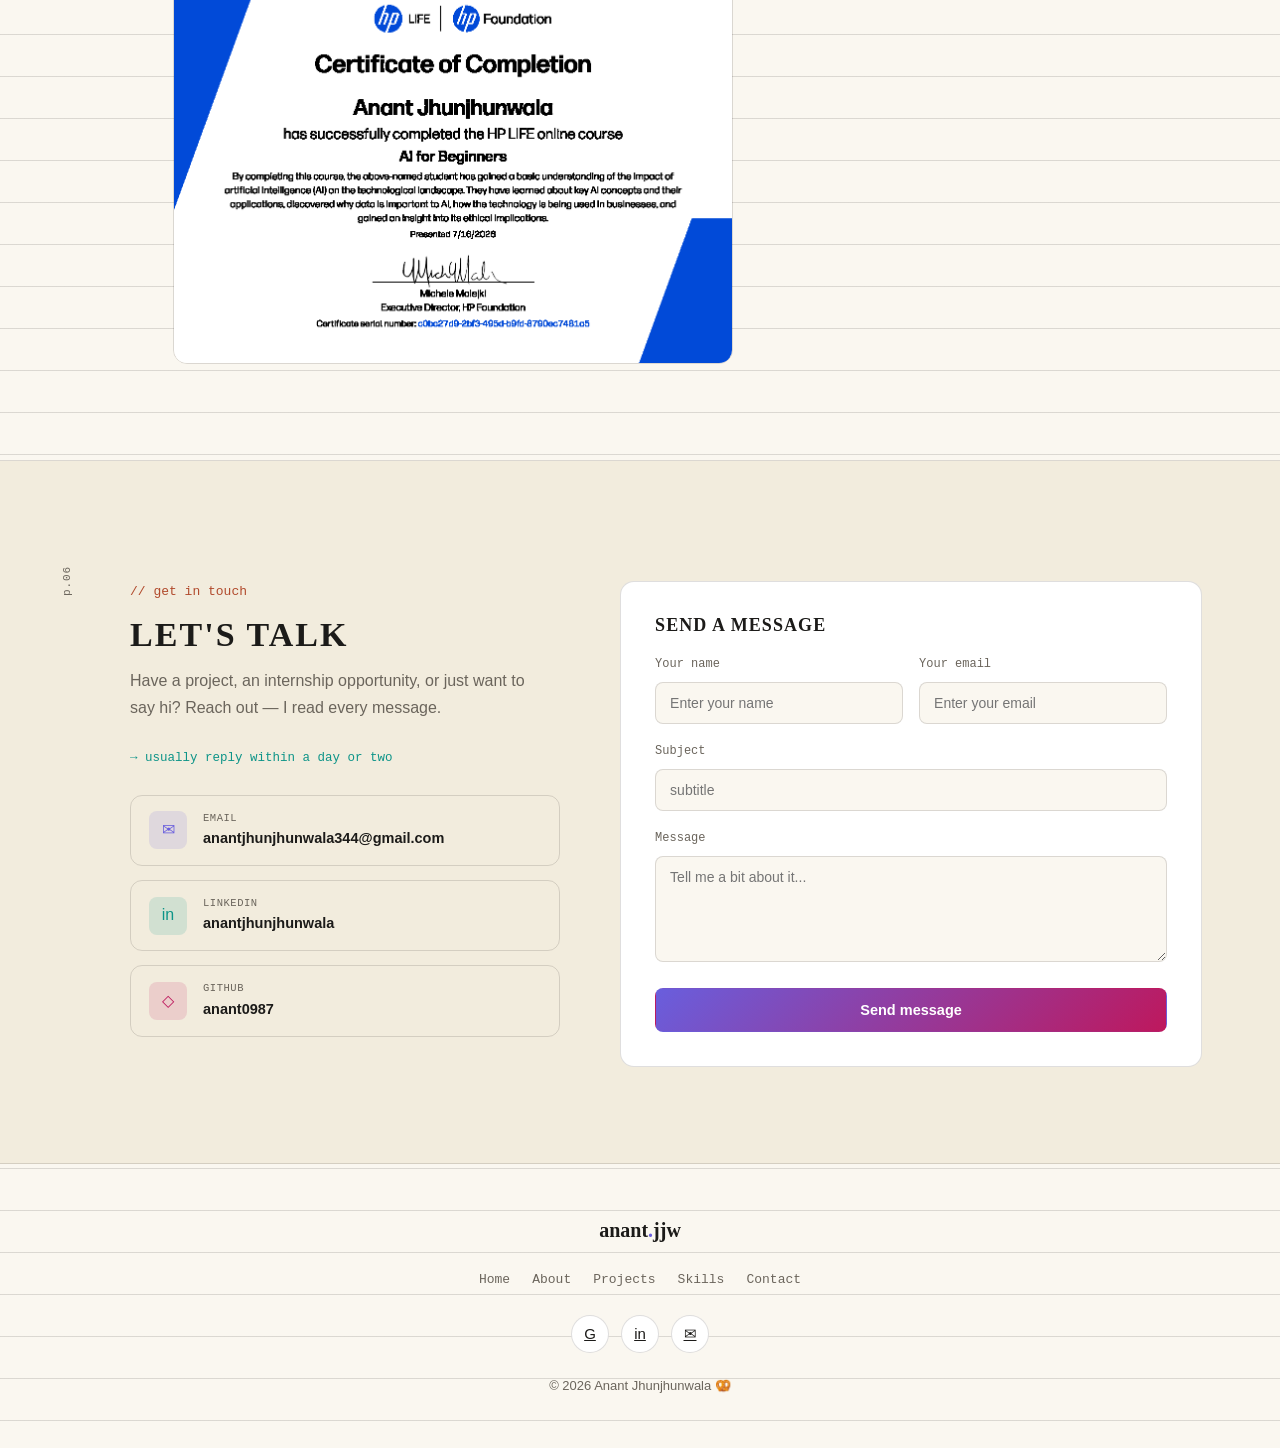
==== commit 6d4d721e: "add certificate" ====
--- a/index.html
+++ b/index.html
@@ -42,7 +42,7 @@
     </nav>
   </div>
 </header>
-
+<main></main>
 <section class="hero" id="home">
   <div class="hero-blob blob-a"></div>
   <div class="hero-blob blob-b"></div>
@@ -196,6 +196,18 @@
     <div class="section-head reveal">
       <span class="eyebrow mono">// credentials</span>
       <h2>CERTIFICATES </h2>
+    </div>
+
+    <div class="cert-grid reveal">
+      <div class="cert-card">
+        <div class="cert-mark">AI</div>
+        <div class="cert-content">
+          <h4>AI for Beginners</h4>
+          <p class="issuer">HP LIFE Foundation</p>
+          <p class="desc">Completed HP LIFE's AI introductory course covering AI concepts, data importance, business use cases, and ethics.</p>
+          <img src="image/certificate-1.png" alt="AI for Beginners certificate" class="cert-thumb">
+        </div>
+      </div>
     </div>
   </div>
 </section>
@@ -240,6 +252,7 @@
     </div>
   </div>
 </section>
+</main>
 
 <footer>
   <div class="wrap" style="padding-left:28px;">
--- a/style.css
+++ b/style.css
@@ -243,12 +243,15 @@
 .cert-card:nth-child(3){ border-top-color:var(--accent-3); }
 .cert-card:nth-child(4){ border-top-color:var(--accent-4); }
 .cert-mark{ font-family:'Fraunces', serif; font-size:26px; color:var(--accent); flex-shrink:0; }
+.cert-content{ flex:1; }
+@media (max-width:860px){ .cert-card{ flex-direction:column; } }
 .cert-card:nth-child(2) .cert-mark{ color:var(--accent-2); }
 .cert-card:nth-child(3) .cert-mark{ color:var(--accent-3); }
 .cert-card:nth-child(4) .cert-mark{ color:var(--accent-4); }
 .cert-card h4{ font-size:16px; margin-bottom:4px; }
 .cert-card .issuer{ font-family:'IBM Plex Mono', monospace; font-size:11.5px; color:var(--ink-soft); margin-bottom:6px; }
-.cert-card .desc{ font-size:13px; color:var(--ink-soft); }
+.cert-card .desc{ font-size:13px; color:var(--ink-soft); margin-bottom:14px; }
+.cert-thumb{ width:100%; max-width:560px; border-radius:14px; border:1px solid var(--line); }
 
 .contact-grid{ display:grid; grid-template-columns:0.85fr 1.15fr; gap:60px; position:relative; z-index:2; }
 .contact-grid h2{ font-size:34px; margin-bottom:16px; }
